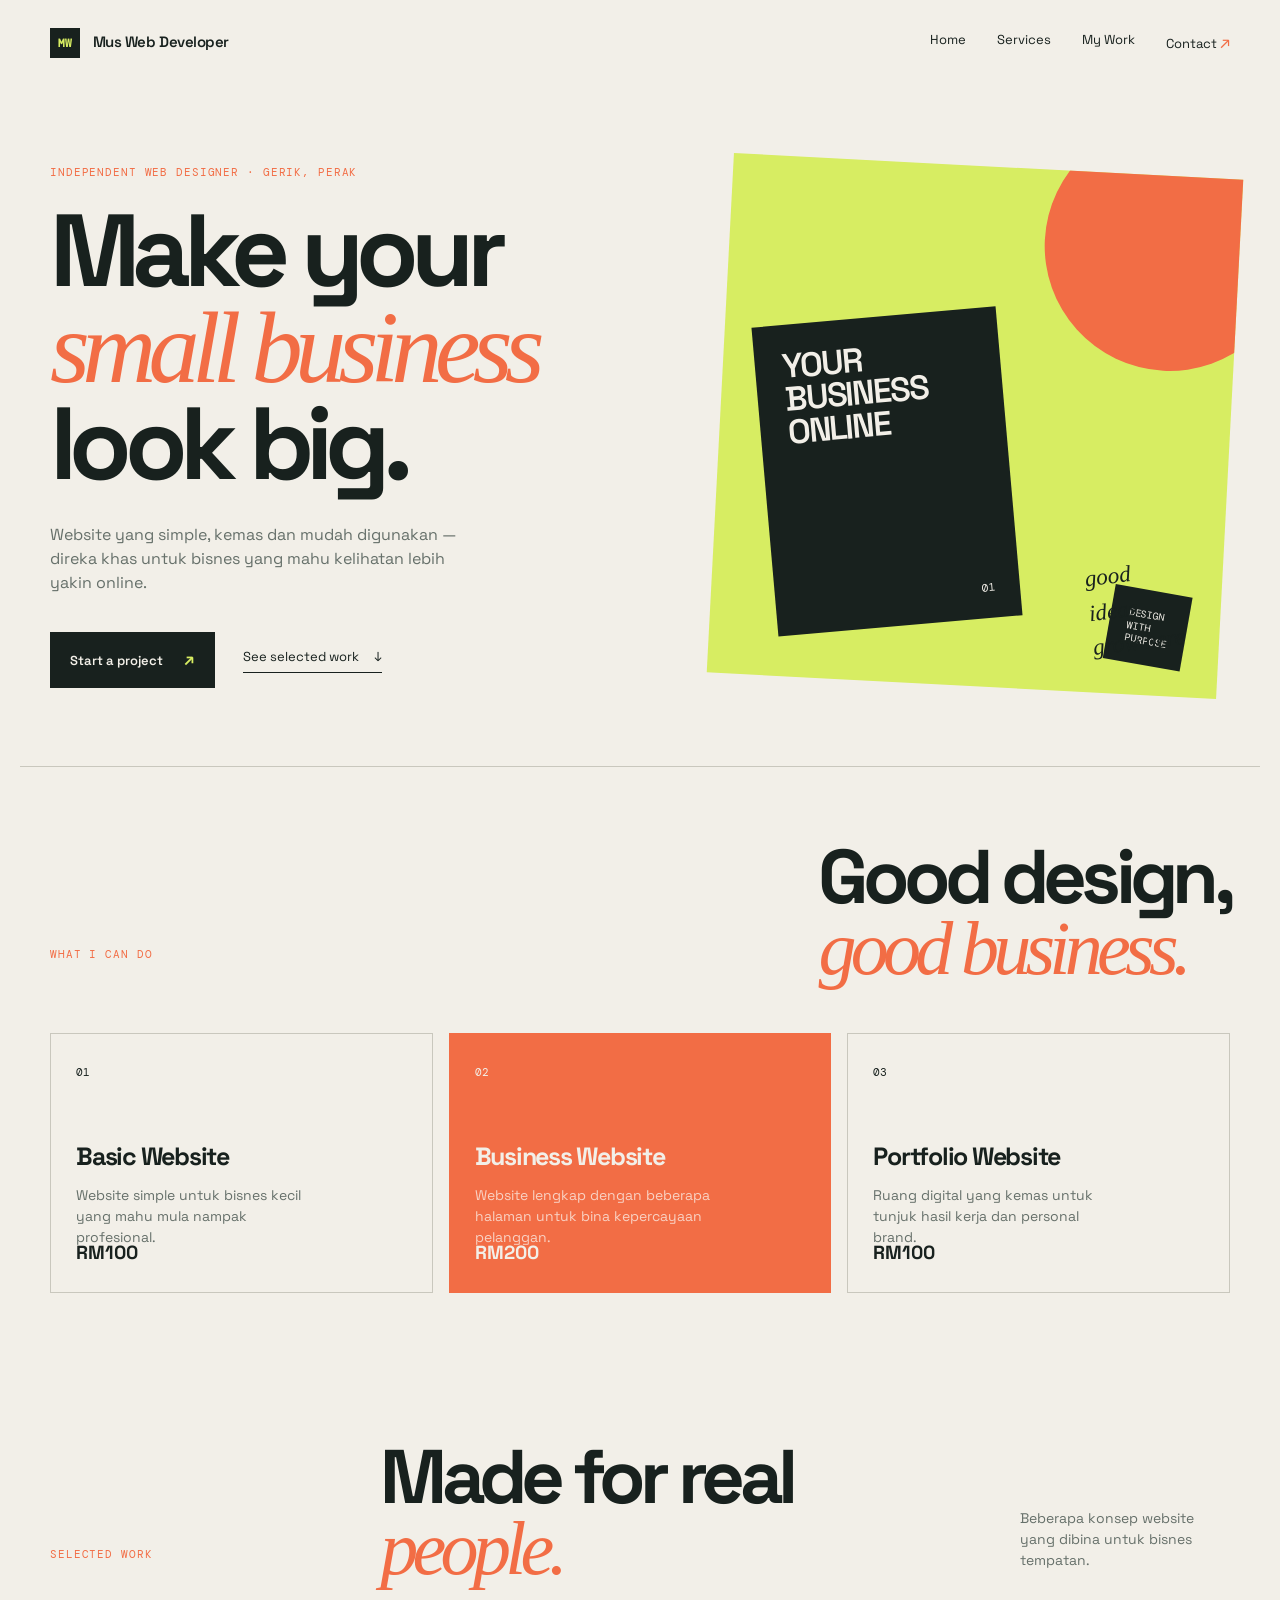
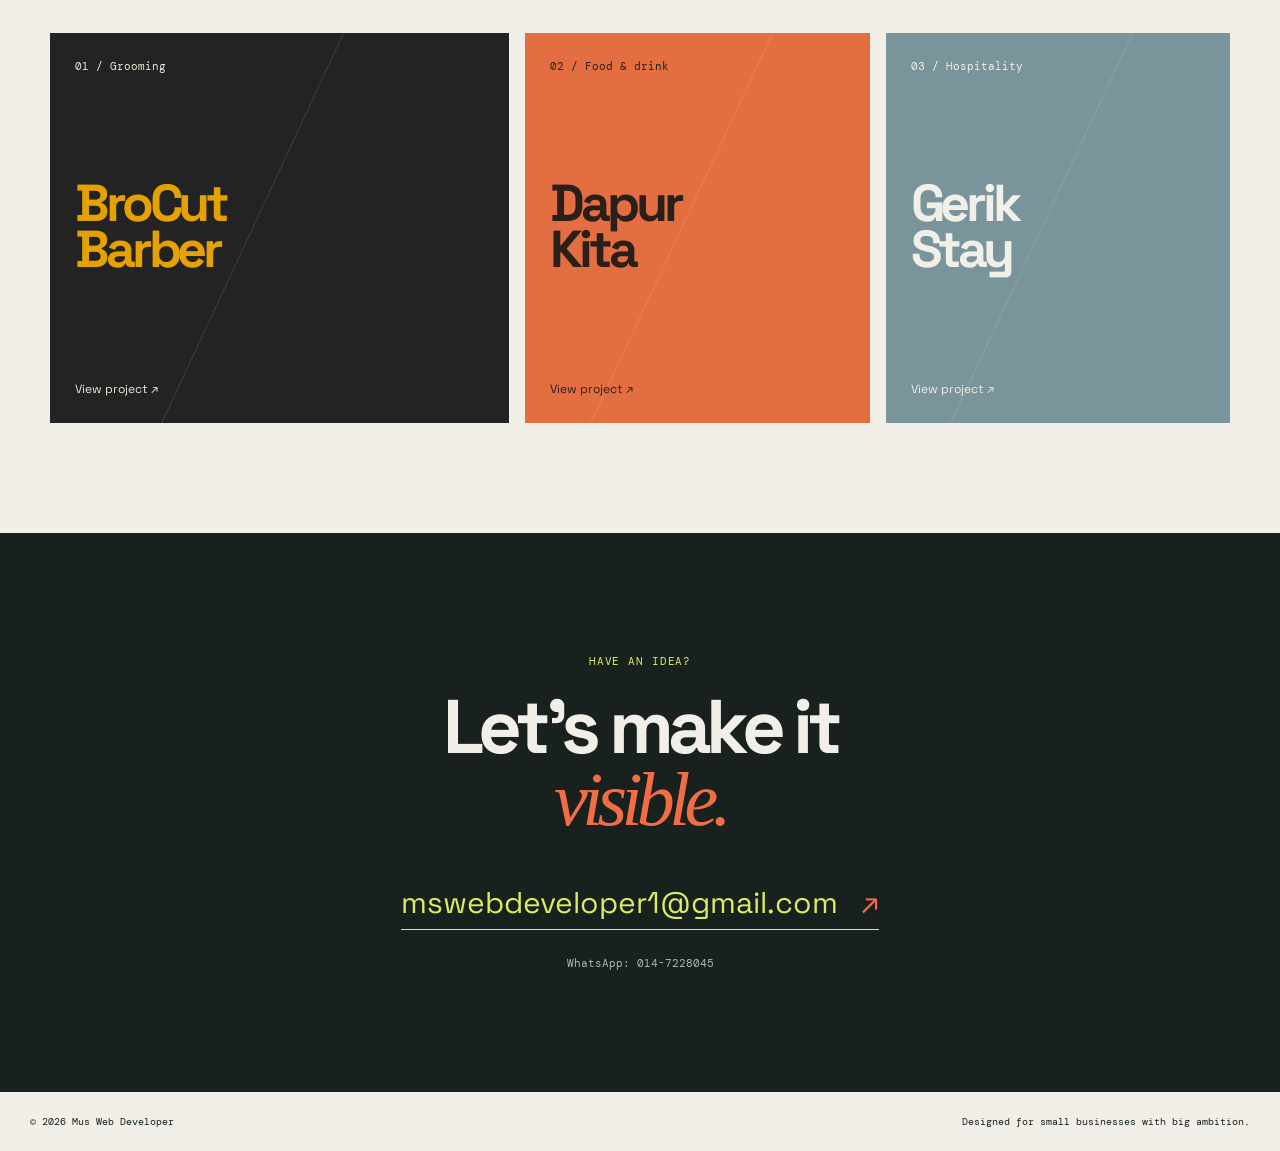
==== index.html @ 20fb2246 "Add files via upload" ====
<!DOCTYPE html>
<html lang="en">
    <head>
        <meta charset="UTF-8">
        <meta name="viewport" content="width=device-width, initial-scale=1">
        <title>Mus Web Developer | Small Business Websites</title>
        <link rel="preconnect" href="https://fonts.googleapis.com">
        <link rel="preconnect" href="https://fonts.gstatic.com" crossorigin>
        <link href="https://fonts.googleapis.com/css2?family=DM+Mono:wght@400;500&family=Space+Grotesk:wght@400;500;600;700&display=swap" rel="stylesheet">
        <link rel="stylesheet" href="style.css">
    </head>
    <body>
        <header class="site-header">
            <a class="brand" href="#home">
            <span>MW</span> Mus Web Developer</a>
            <nav aria-label="Main navigation">
                <a href="#home">Home</a>
                <a href="#services">Services</a>
                <a href="#work">My Work</a>
                <a href="#contact">Contact <span class="arrow">↗</span>
                </a>
            </nav>
        </header>
        <main>
            <section id="home" class="hero">
                <div class="hero-copy">
                    <p class="eyebrow">Independent web designer · Gerik, Perak</p>
                    <h1>Make your<br>
                    <em>small business</em>
                    <br>look big.</h1>
                    <p class="hero-text">Website yang simple, kemas dan mudah digunakan — direka khas untuk bisnes yang mahu kelihatan lebih yakin online.</p>
                    <div class="hero-actions">
                        <a class="button button-dark" href="#contact">Start a project <span>↗</span>
                        </a>
                        <a class="text-link" href="#work">See selected work <span>↓</span>
                        </a>
                    </div>
                </div>
                <div class="hero-art" aria-label="Abstract website design preview">
                    <div class="sun">
                    </div>
                    <div class="art-card art-card-main">
                        <span class="art-label">YOUR<br>BUSINESS<br>ONLINE</span>
                        <span class="art-number">01</span>
                    </div>
                    <div class="art-card art-card-small">DESIGN<br>WITH<br>PURPOSE</div>
                <div class="scribble">good<br>ideas<br>grow here</div>
        </div>
    </section>
    <section id="services" class="section services-section">
        <div class="section-heading">
            <p class="eyebrow">What I can do</p>
            <h2>Good design,<br>
            <em>good business.</em>
            </h2>
        </div>
        <div class="service-grid">
            <article class="service-card">
                <span class="service-no">01</span>
                <h3>Basic Website</h3>
                <p>Website simple untuk bisnes kecil yang mahu mula nampak profesional.</p>
                <strong>RM100</strong>
            </article>
            <article class="service-card featured">
                <span class="service-no">02</span>
                <h3>Business Website</h3>
                <p>Website lengkap dengan beberapa halaman untuk bina kepercayaan pelanggan.</p>
                <strong>RM200</strong>
            </article>
            <article class="service-card">
                <span class="service-no">03</span>
                <h3>Portfolio Website</h3>
                <p>Ruang digital yang kemas untuk tunjuk hasil kerja dan personal brand.</p>
                <strong>RM100</strong>
            </article>
        </div>
    </section>
    <section id="work" class="section work-section">
        <div class="section-heading work-heading">
            <p class="eyebrow">Selected work</p>
            <h2>Made for real<br>
            <em>people.</em>
            </h2>
            <p>Beberapa konsep website yang dibina untuk bisnes tempatan.</p>
        </div>
        <div class="project-grid">
            <a class="project project-barber" href="barber/index.html">
            <span class="project-tag">01 / Grooming</span>
            <h3>BroCut<br>Barber</h3>
            <span class="project-link">View project ↗</span>
            </a>
            <a class="project project-food" href="restaurant/index.html">
            <span class="project-tag">02 / Food & drink</span>
            <h3>Dapur<br>Kita</h3>
            <span class="project-link">View project ↗</span>
            </a>
            <a class="project project-stay" href="homestay/index.html">
            <span class="project-tag">03 / Hospitality</span>
            <h3>Gerik<br>Stay</h3>
            <span class="project-link">View project ↗</span>
            </a>
        </div>
    </section>
    <section id="contact" class="contact-section">
        <p class="eyebrow">Have an idea?</p>
        <h2>Let's make it<br>
        <em>visible.</em>
        </h2>
        <a class="contact-email" href="mailto:mswebdeveloper1@gmail.com">mswebdeveloper1@gmail.com <span>↗</span>
        </a>
        <p class="contact-phone">WhatsApp: 014-7228045</p>
    </section>
</main>
<footer>
    <p>© 2026 Mus Web Developer</p>
    <p>Designed for small businesses with big ambition.</p>
</footer>
</body>
</html>
---- style.css ----
:root {
    --ink: #18211e;
    --paper: #f2efe8;
    --lime: #d7ed62;
    --orange: #f26d45;
    --muted: #66706a;
}
* {
    box-sizing: border-box;
}
html {
    scroll-behavior: smooth;
}
body {
    margin: 0;
    background: var(--paper);
    color: var(--ink);
    font-family: 'Space Grotesk', sans-serif;
    line-height: 1.5;
}
a {
    color: inherit;
    text-decoration: none;
}
.site-header {
    align-items: center;
    display: flex;
    justify-content: space-between;
    margin: auto;
    max-width: 1240px;
    padding: 28px 30px;
}
.brand {
    font-size: 15px;
    font-weight: 600;
    letter-spacing: -.03em;
}
.brand span {
    background: var(--ink);
    color: var(--lime);
    display: inline-grid;
    font-family: 'DM Mono', monospace;
    font-size: 11px;
    height: 30px;
    margin-right: 9px;
    place-items: center;
    width: 30px;
}
nav {
    display: flex;
    gap: 31px;
    font-size: 13px;
}
nav a {
    transition: color .2s;
}
nav a:hover, .text-link:hover {
    color: var(--orange);
}
.arrow {
    color: var(--orange);
    font-size: 17px;
}
.hero, .section {
    margin: auto;
    max-width: 1240px;
    padding: 74px 30px;
}
.hero {
    align-items: center;
    display: grid;
    gap: 70px;
    grid-template-columns: 1fr .85fr;
    min-height: 680px;
}
.eyebrow {
    color: var(--orange);
    font-family: 'DM Mono', monospace;
    font-size: 11px;
    letter-spacing: .08em;
    margin: 0 0 22px;
    text-transform: uppercase;
}
h1, h2, h3, p {
    margin-top: 0;
}
h1, h2 {
    letter-spacing: -.075em;
    line-height: .94;
}
h1 {
    font-size: clamp(58px, 8vw, 106px);
    margin-bottom: 31px;
}
h2 {
    font-size: clamp(46px, 6vw, 76px);
}
em {
    color: var(--orange);
    font-family: Georgia, serif;
    font-weight: 400;
}
.hero-text {
    color: var(--muted);
    max-width: 410px;
}
.hero-actions {
    align-items: center;
    display: flex;
    gap: 28px;
    margin-top: 37px;
}
.button {
    display: inline-block;
    font-size: 13px;
    font-weight: 600;
    padding: 15px 20px;
}
.button-dark {
    background: var(--ink);
    color: var(--paper);
}
.button span {
    color: var(--lime);
    font-size: 17px;
    margin-left: 18px;
}
.text-link {
    border-bottom: 1px solid var(--ink);
    font-size: 13px;
    padding-bottom: 5px;
}
.text-link span {
    margin-left: 12px;
}
.hero-art {
    background: var(--lime);
    height: 520px;
    overflow: hidden;
    position: relative;
    transform: rotate(3deg);
}
.sun {
    background: var(--orange);
    border-radius: 50%;
    height: 250px;
    position: absolute;
    right: -55px;
    top: -55px;
    width: 250px;
}
.art-card {
    background: var(--ink);
    color: var(--paper);
    position: absolute;
}
.art-card-main {
    bottom: 55px;
    height: 310px;
    left: 47px;
    padding: 27px;
    transform: rotate(-8deg);
    width: 245px;
}
.art-label {
    font-size: 34px;
    font-weight: 600;
    letter-spacing: -.06em;
    line-height: .9;
}
.art-number {
    bottom: 23px;
    font-family: 'DM Mono';
    font-size: 11px;
    position: absolute;
    right: 24px;
}
.art-card-small {
    bottom: 30px;
    font-family: 'DM Mono';
    font-size: 10px;
    line-height: 1.3;
    padding: 18px;
    right: 33px;
    transform: rotate(7deg);
}
.scribble {
    bottom: 35px;
    color: var(--ink);
    font-family: Georgia, serif;
    font-size: 23px;
    font-style: italic;
    position: absolute;
    right: 40px;
    transform: rotate(-10deg);
}
.services-section {
    border-top: 1px solid #c9c7bd;
}
.section-heading {
    align-items: end;
    display: flex;
    justify-content: space-between;
    margin-bottom: 48px;
}
.section-heading h2 {
    margin: 0;
}
.service-grid {
    display: grid;
    gap: 16px;
    grid-template-columns: repeat(3, 1fr);
}
.service-card {
    border: 1px solid #c9c7bd;
    min-height: 260px;
    padding: 25px;
    position: relative;
}
.service-card.featured {
    background: var(--orange);
    border-color: var(--orange);
    color: var(--paper);
}
.service-no, .project-tag {
    font-family: 'DM Mono';
    font-size: 11px;
}
.service-card h3 {
    font-size: 25px;
    letter-spacing: -.05em;
    margin: 55px 0 10px;
}
.service-card p {
    color: var(--muted);
    font-size: 14px;
    max-width: 240px;
}
.featured p {
    color: #f9d1c3;
}
.service-card strong {
    bottom: 24px;
    font-size: 19px;
    position: absolute;
}
.work-section {
    padding-bottom: 110px;
}
.work-heading {
    align-items: end;
}
.work-heading > p:last-child {
    color: var(--muted);
    font-size: 14px;
    max-width: 210px;
}
.project-grid {
    display: grid;
    gap: 16px;
    grid-template-columns: 1.2fr .9fr .9fr;
}
.project {
    display: flex;
    flex-direction: column;
    height: 390px;
    justify-content: space-between;
    overflow: hidden;
    padding: 25px;
    position: relative;
}
.project:before {
    background: rgba(255,255,255,.12);
    content: '';
    height: 160%;
    left: 40%;
    position: absolute;
    top: -20%;
    transform: rotate(25deg);
    width: 1px;
}
.project h3 {
    font-size: 52px;
    letter-spacing: -.08em;
    line-height: .88;
    margin: 0;
    position: relative;
}
.project-tag, .project-link {
    position: relative;
}
.project-link {
    font-size: 12px;
}
.project-barber {
    background: #242323;
    color: #f0e5d8;
}
.project-barber h3 {
    color: #e5a100;
}
.project-food {
    background: #e36e42;
    color: #2b2019;
}
.project-stay {
    background: #79949a;
    color: #f1f0e8;
}
.contact-section {
    background: var(--ink);
    color: var(--paper);
    padding: 120px 30px;
    text-align: center;
}
.contact-section h2 {
    margin: auto auto 45px;
}
.contact-section .eyebrow {
    color: var(--lime);
}
.contact-email {
    border-bottom: 1px solid var(--lime);
    color: var(--lime);
    font-size: clamp(18px, 3vw, 30px);
    padding-bottom: 7px;
}
.contact-email span {
    color: var(--orange);
    margin-left: 15px;
}
.contact-phone {
    color: #aeb7b0;
    font-family: 'DM Mono';
    font-size: 11px;
    margin: 30px 0 0;
}
footer {
    display: flex;
    justify-content: space-between;
    padding: 22px 30px;
    font-family: 'DM Mono';
    font-size: 10px;
}
footer p {
    margin: 0;
}
@media (max-width: 700px) {
    .site-header {
        align-items: flex-start;
        padding: 20px;
    }
    nav {
        gap: 12px;
        flex-wrap: wrap;
        justify-content: flex-end;
        max-width: 190px;
    }
    nav a {
        font-size: 11px;
    }
    .hero, .section {
        padding: 55px 20px;
    }
    .hero {
        display: block;
        min-height: auto;
    }
    .hero-art {
        height: 390px;
        margin: 60px 10px 20px;
    }
    .art-card-main {
        bottom: 38px;
        height: 245px;
        left: 27px;
        width: 195px;
    }
    .art-label {
        font-size: 28px;
    }
    .art-card-small {
        right: 20px;
    }
    .scribble {
        font-size: 17px;
        right: 25px;
    }
    .section-heading {
        align-items: flex-start;
        display: block;
    }
    .section-heading > p:last-child {
        margin-top: 25px;
    }
    .service-grid, .project-grid {
        grid-template-columns: 1fr;
    }
    .service-card {
        min-height: 230px;
    }
    .project {
        height: 300px;
    }
    .project h3 {
        font-size: 45px;
    }
    footer {
        display: block;
    }
    footer p + p {
        margin-top: 8px;
    }
}
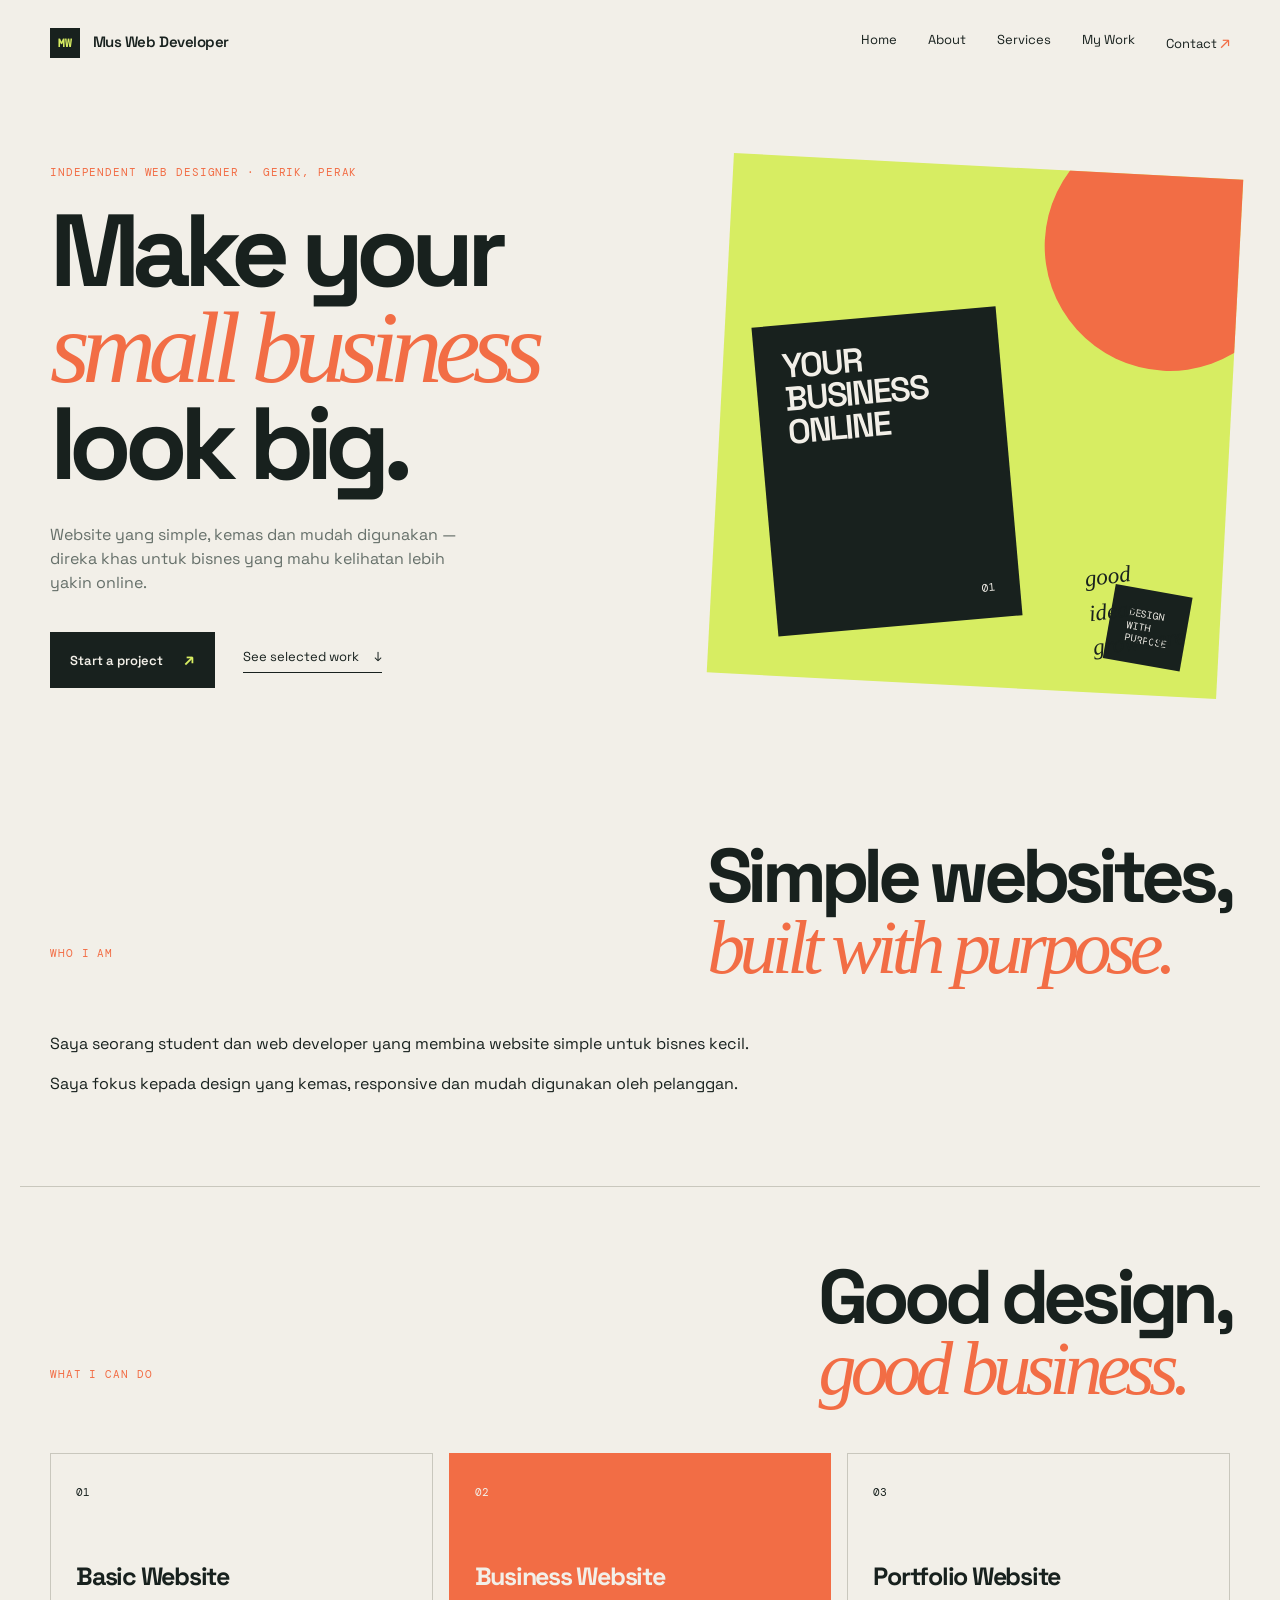
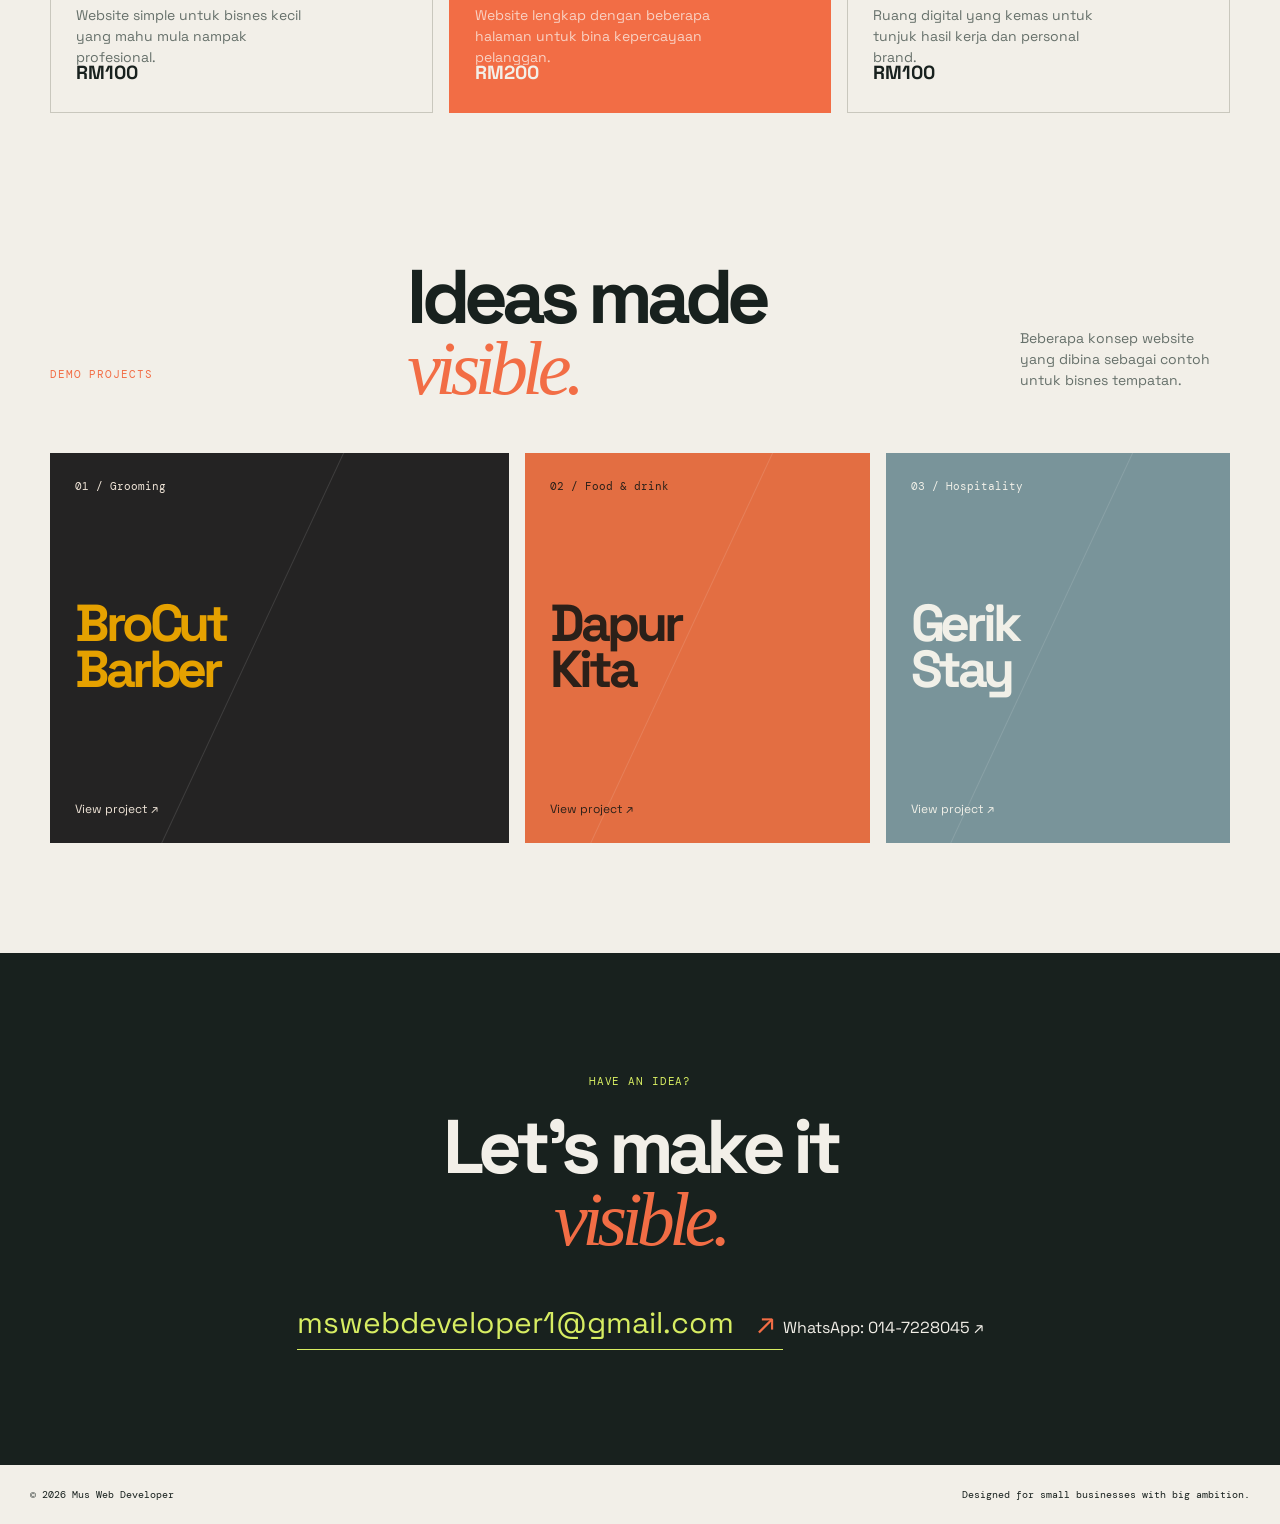
==== commit 2409c9ff: "Update index.html" ====
--- a/index.html
+++ b/index.html
@@ -1,119 +1,364 @@
 <!DOCTYPE html>
+
 <html lang="en">
-    <head>
-        <meta charset="UTF-8">
-        <meta name="viewport" content="width=device-width, initial-scale=1">
-        <title>Mus Web Developer | Small Business Websites</title>
-        <link rel="preconnect" href="https://fonts.googleapis.com">
-        <link rel="preconnect" href="https://fonts.gstatic.com" crossorigin>
-        <link href="https://fonts.googleapis.com/css2?family=DM+Mono:wght@400;500&family=Space+Grotesk:wght@400;500;600;700&display=swap" rel="stylesheet">
-        <link rel="stylesheet" href="style.css">
-    </head>
-    <body>
-        <header class="site-header">
-            <a class="brand" href="#home">
-            <span>MW</span> Mus Web Developer</a>
-            <nav aria-label="Main navigation">
-                <a href="#home">Home</a>
-                <a href="#services">Services</a>
-                <a href="#work">My Work</a>
-                <a href="#contact">Contact <span class="arrow">↗</span>
-                </a>
-            </nav>
-        </header>
-        <main>
-            <section id="home" class="hero">
-                <div class="hero-copy">
-                    <p class="eyebrow">Independent web designer · Gerik, Perak</p>
-                    <h1>Make your<br>
-                    <em>small business</em>
-                    <br>look big.</h1>
-                    <p class="hero-text">Website yang simple, kemas dan mudah digunakan — direka khas untuk bisnes yang mahu kelihatan lebih yakin online.</p>
-                    <div class="hero-actions">
-                        <a class="button button-dark" href="#contact">Start a project <span>↗</span>
-                        </a>
-                        <a class="text-link" href="#work">See selected work <span>↓</span>
-                        </a>
-                    </div>
-                </div>
-                <div class="hero-art" aria-label="Abstract website design preview">
-                    <div class="sun">
-                    </div>
-                    <div class="art-card art-card-main">
-                        <span class="art-label">YOUR<br>BUSINESS<br>ONLINE</span>
-                        <span class="art-number">01</span>
-                    </div>
-                    <div class="art-card art-card-small">DESIGN<br>WITH<br>PURPOSE</div>
-                <div class="scribble">good<br>ideas<br>grow here</div>
+
+<head>
+    <meta charset="UTF-8">
+    <meta name="viewport" content="width=device-width, initial-scale=1">
+
+
+<title>Mus Web Developer | Small Business Websites</title>
+
+<link rel="preconnect" href="https://fonts.googleapis.com">
+<link rel="preconnect" href="https://fonts.gstatic.com" crossorigin>
+
+<link href="https://fonts.googleapis.com/css2?family=DM+Mono:wght@400;500&family=Space+Grotesk:wght@400;500;600;700&display=swap" rel="stylesheet">
+
+<link rel="stylesheet" href="style.css">
+
+
+</head>
+
+<body>
+
+<header class="site-header">
+
+<a class="brand" href="#home">
+    <span>MW</span> Mus Web Developer
+</a>
+
+<nav aria-label="Main navigation">
+    <a href="#home">Home</a>
+    <a href="#about">About</a>
+    <a href="#services">Services</a>
+    <a href="#work">My Work</a>
+    <a href="#contact">
+        Contact <span class="arrow">↗</span>
+    </a>
+</nav>
+
+</header>
+
+<main>
+
+<!-- HOME -->
+
+<section id="home" class="hero">
+
+    <div class="hero-copy">
+
+        <p class="eyebrow">
+            Independent web designer · Gerik, Perak
+        </p>
+
+        <h1>
+            Make your<br>
+            <em>small business</em>
+            <br>look big.
+        </h1>
+
+        <p class="hero-text">
+            Website yang simple, kemas dan mudah digunakan —
+            direka khas untuk bisnes yang mahu kelihatan
+            lebih yakin online.
+        </p>
+
+        <div class="hero-actions">
+
+            <a class="button button-dark" href="#contact">
+                Start a project <span>↗</span>
+            </a>
+
+            <a class="text-link" href="#work">
+                See selected work <span>↓</span>
+            </a>
+
         </div>
-    </section>
-    <section id="services" class="section services-section">
-        <div class="section-heading">
-            <p class="eyebrow">What I can do</p>
-            <h2>Good design,<br>
+
+    </div>
+
+
+    <div class="hero-art" aria-label="Abstract website design preview">
+
+        <div class="sun"></div>
+
+        <div class="art-card art-card-main">
+            <span class="art-label">
+                YOUR<br>
+                BUSINESS<br>
+                ONLINE
+            </span>
+
+            <span class="art-number">01</span>
+        </div>
+
+        <div class="art-card art-card-small">
+            DESIGN<br>
+            WITH<br>
+            PURPOSE
+        </div>
+
+        <div class="scribble">
+            good<br>
+            ideas<br>
+            grow here
+        </div>
+
+    </div>
+
+</section>
+
+
+<!-- ABOUT -->
+
+<section id="about" class="section about-section">
+
+    <div class="section-heading">
+
+        <p class="eyebrow">
+            Who I am
+        </p>
+
+        <h2>
+            Simple websites,<br>
+            <em>built with purpose.</em>
+        </h2>
+
+    </div>
+
+    <div class="about-text">
+
+        <p>
+            Saya seorang student dan web developer
+            yang membina website simple untuk bisnes kecil.
+        </p>
+
+        <p>
+            Saya fokus kepada design yang kemas,
+            responsive dan mudah digunakan oleh pelanggan.
+        </p>
+
+    </div>
+
+</section>
+
+
+<!-- SERVICES -->
+
+<section id="services" class="section services-section">
+
+    <div class="section-heading">
+
+        <p class="eyebrow">
+            What I can do
+        </p>
+
+        <h2>
+            Good design,<br>
             <em>good business.</em>
-            </h2>
-        </div>
-        <div class="service-grid">
-            <article class="service-card">
-                <span class="service-no">01</span>
-                <h3>Basic Website</h3>
-                <p>Website simple untuk bisnes kecil yang mahu mula nampak profesional.</p>
-                <strong>RM100</strong>
-            </article>
-            <article class="service-card featured">
-                <span class="service-no">02</span>
-                <h3>Business Website</h3>
-                <p>Website lengkap dengan beberapa halaman untuk bina kepercayaan pelanggan.</p>
-                <strong>RM200</strong>
-            </article>
-            <article class="service-card">
-                <span class="service-no">03</span>
-                <h3>Portfolio Website</h3>
-                <p>Ruang digital yang kemas untuk tunjuk hasil kerja dan personal brand.</p>
-                <strong>RM100</strong>
-            </article>
-        </div>
-    </section>
-    <section id="work" class="section work-section">
-        <div class="section-heading work-heading">
-            <p class="eyebrow">Selected work</p>
-            <h2>Made for real<br>
-            <em>people.</em>
-            </h2>
-            <p>Beberapa konsep website yang dibina untuk bisnes tempatan.</p>
-        </div>
-        <div class="project-grid">
-            <a class="project project-barber" href="barber/index.html">
-            <span class="project-tag">01 / Grooming</span>
-            <h3>BroCut<br>Barber</h3>
-            <span class="project-link">View project ↗</span>
-            </a>
-            <a class="project project-food" href="restaurant/index.html">
-            <span class="project-tag">02 / Food & drink</span>
-            <h3>Dapur<br>Kita</h3>
-            <span class="project-link">View project ↗</span>
-            </a>
-            <a class="project project-stay" href="homestay/index.html">
-            <span class="project-tag">03 / Hospitality</span>
-            <h3>Gerik<br>Stay</h3>
-            <span class="project-link">View project ↗</span>
-            </a>
-        </div>
-    </section>
-    <section id="contact" class="contact-section">
-        <p class="eyebrow">Have an idea?</p>
-        <h2>Let's make it<br>
+        </h2>
+
+    </div>
+
+
+    <div class="service-grid">
+
+        <article class="service-card">
+
+            <span class="service-no">01</span>
+
+            <h3>
+                Basic Website
+            </h3>
+
+            <p>
+                Website simple untuk bisnes kecil
+                yang mahu mula nampak profesional.
+            </p>
+
+            <strong>
+                RM100
+            </strong>
+
+        </article>
+
+
+        <article class="service-card featured">
+
+            <span class="service-no">02</span>
+
+            <h3>
+                Business Website
+            </h3>
+
+            <p>
+                Website lengkap dengan beberapa halaman
+                untuk bina kepercayaan pelanggan.
+            </p>
+
+            <strong>
+                RM200
+            </strong>
+
+        </article>
+
+
+        <article class="service-card">
+
+            <span class="service-no">03</span>
+
+            <h3>
+                Portfolio Website
+            </h3>
+
+            <p>
+                Ruang digital yang kemas untuk tunjuk
+                hasil kerja dan personal brand.
+            </p>
+
+            <strong>
+                RM100
+            </strong>
+
+        </article>
+
+    </div>
+
+</section>
+
+
+<!-- WORK -->
+
+<section id="work" class="section work-section">
+
+    <div class="section-heading work-heading">
+
+        <p class="eyebrow">
+            Demo projects
+        </p>
+
+        <h2>
+            Ideas made<br>
+            <em>visible.</em>
+        </h2>
+
+        <p>
+            Beberapa konsep website yang dibina
+            sebagai contoh untuk bisnes tempatan.
+        </p>
+
+    </div>
+
+
+    <div class="project-grid">
+
+        <a class="project project-barber" href="barber/index.html">
+
+            <span class="project-tag">
+                01 / Grooming
+            </span>
+
+            <h3>
+                BroCut<br>
+                Barber
+            </h3>
+
+            <span class="project-link">
+                View project ↗
+            </span>
+
+        </a>
+
+
+        <a class="project project-food" href="restaurant/index.html">
+
+            <span class="project-tag">
+                02 / Food & drink
+            </span>
+
+            <h3>
+                Dapur<br>
+                Kita
+            </h3>
+
+            <span class="project-link">
+                View project ↗
+            </span>
+
+        </a>
+
+
+        <a class="project project-stay" href="homestay/index.html">
+
+            <span class="project-tag">
+                03 / Hospitality
+            </span>
+
+            <h3>
+                Gerik<br>
+                Stay
+            </h3>
+
+            <span class="project-link">
+                View project ↗
+            </span>
+
+        </a>
+
+    </div>
+
+</section>
+
+
+<!-- CONTACT -->
+
+<section id="contact" class="contact-section">
+
+    <p class="eyebrow">
+        Have an idea?
+    </p>
+
+    <h2>
+        Let's make it<br>
         <em>visible.</em>
-        </h2>
-        <a class="contact-email" href="mailto:mswebdeveloper1@gmail.com">mswebdeveloper1@gmail.com <span>↗</span>
-        </a>
-        <p class="contact-phone">WhatsApp: 014-7228045</p>
-    </section>
+    </h2>
+
+
+    <a class="contact-email"
+       href="mailto:mswebdeveloper1@gmail.com">
+
+        mswebdeveloper1@gmail.com
+        <span>↗</span>
+
+    </a>
+
+
+    <a class="contact-whatsapp"
+       href="https://wa.me/60147228045"
+       target="_blank"
+       rel="noopener"
+       aria-label="Contact Mus Web Developer on WhatsApp">
+
+        WhatsApp: 014-7228045
+        <span>↗</span>
+
+    </a>
+
+</section>
+
 </main>
+
 <footer>
-    <p>© 2026 Mus Web Developer</p>
-    <p>Designed for small businesses with big ambition.</p>
+
+<p>
+    © 2026 Mus Web Developer
+</p>
+
+<p>
+    Designed for small businesses with big ambition.
+</p>
+
 </footer>
+
 </body>
 </html>
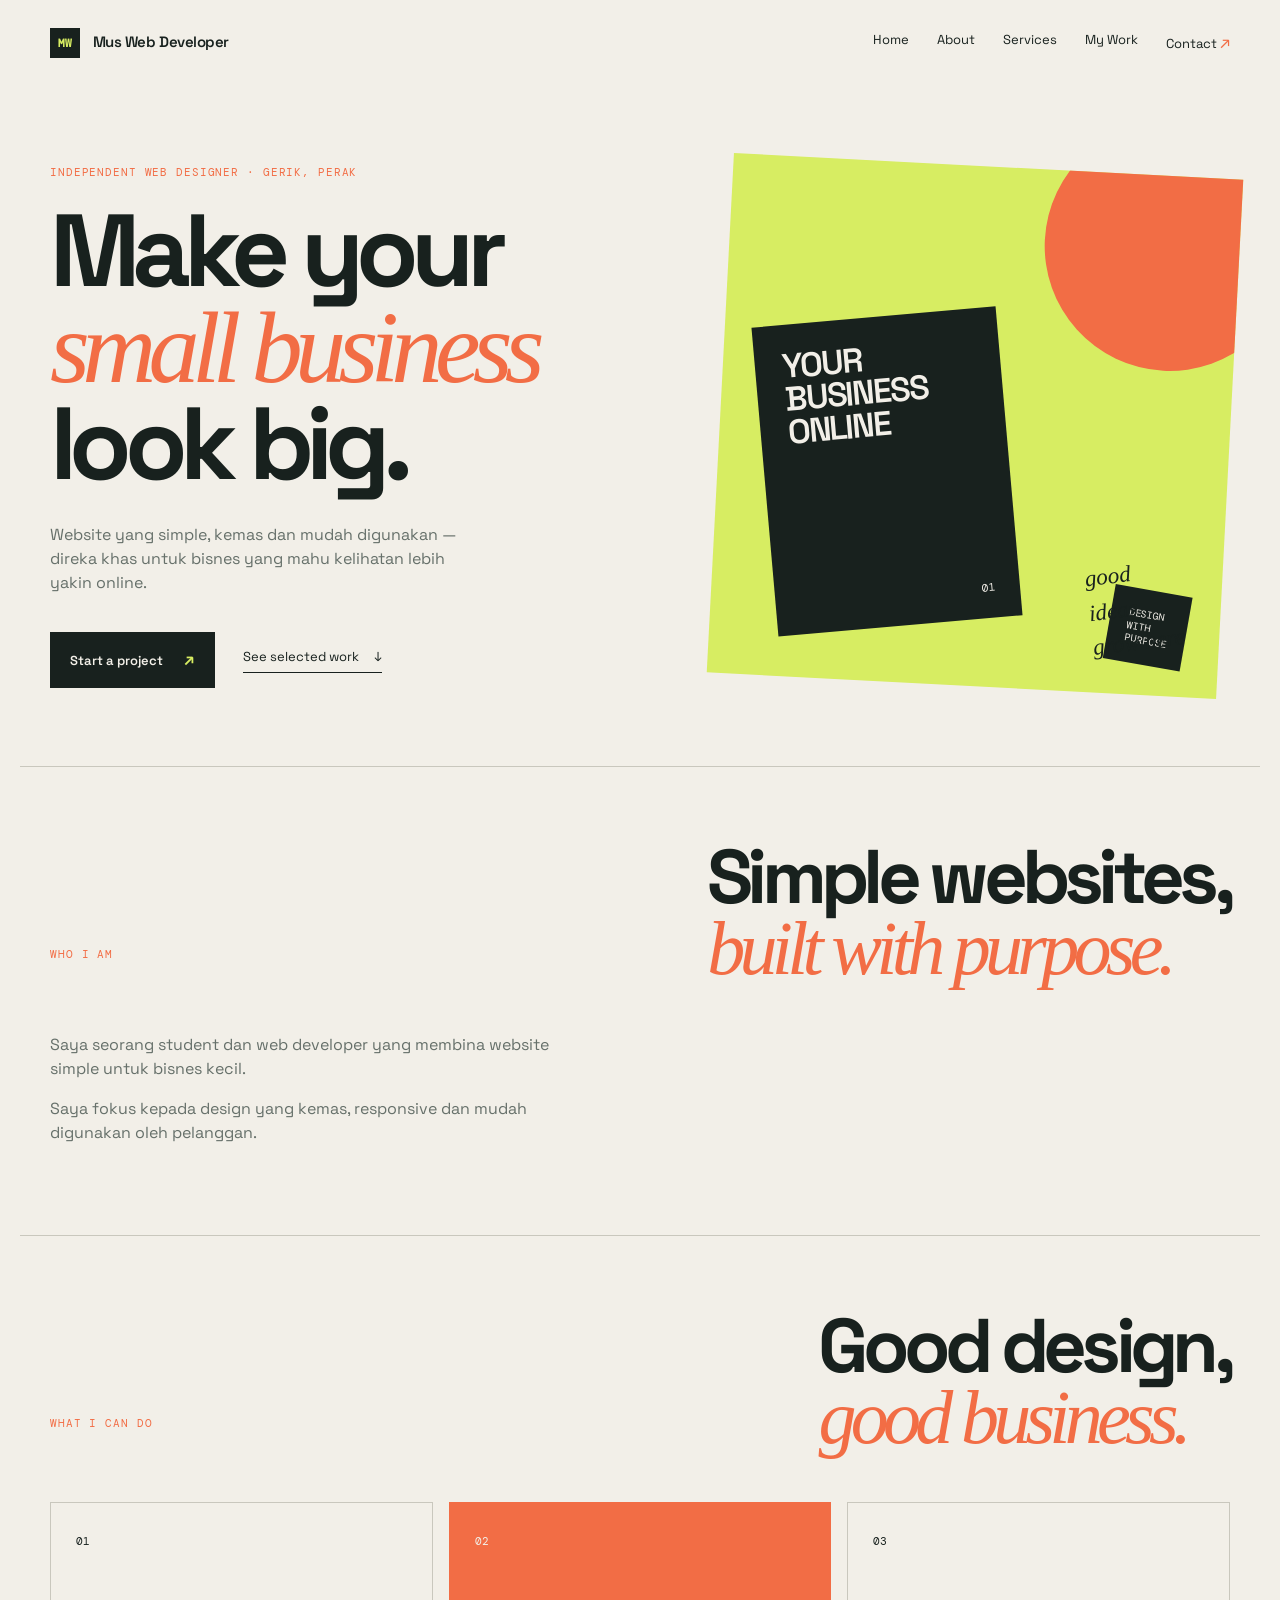
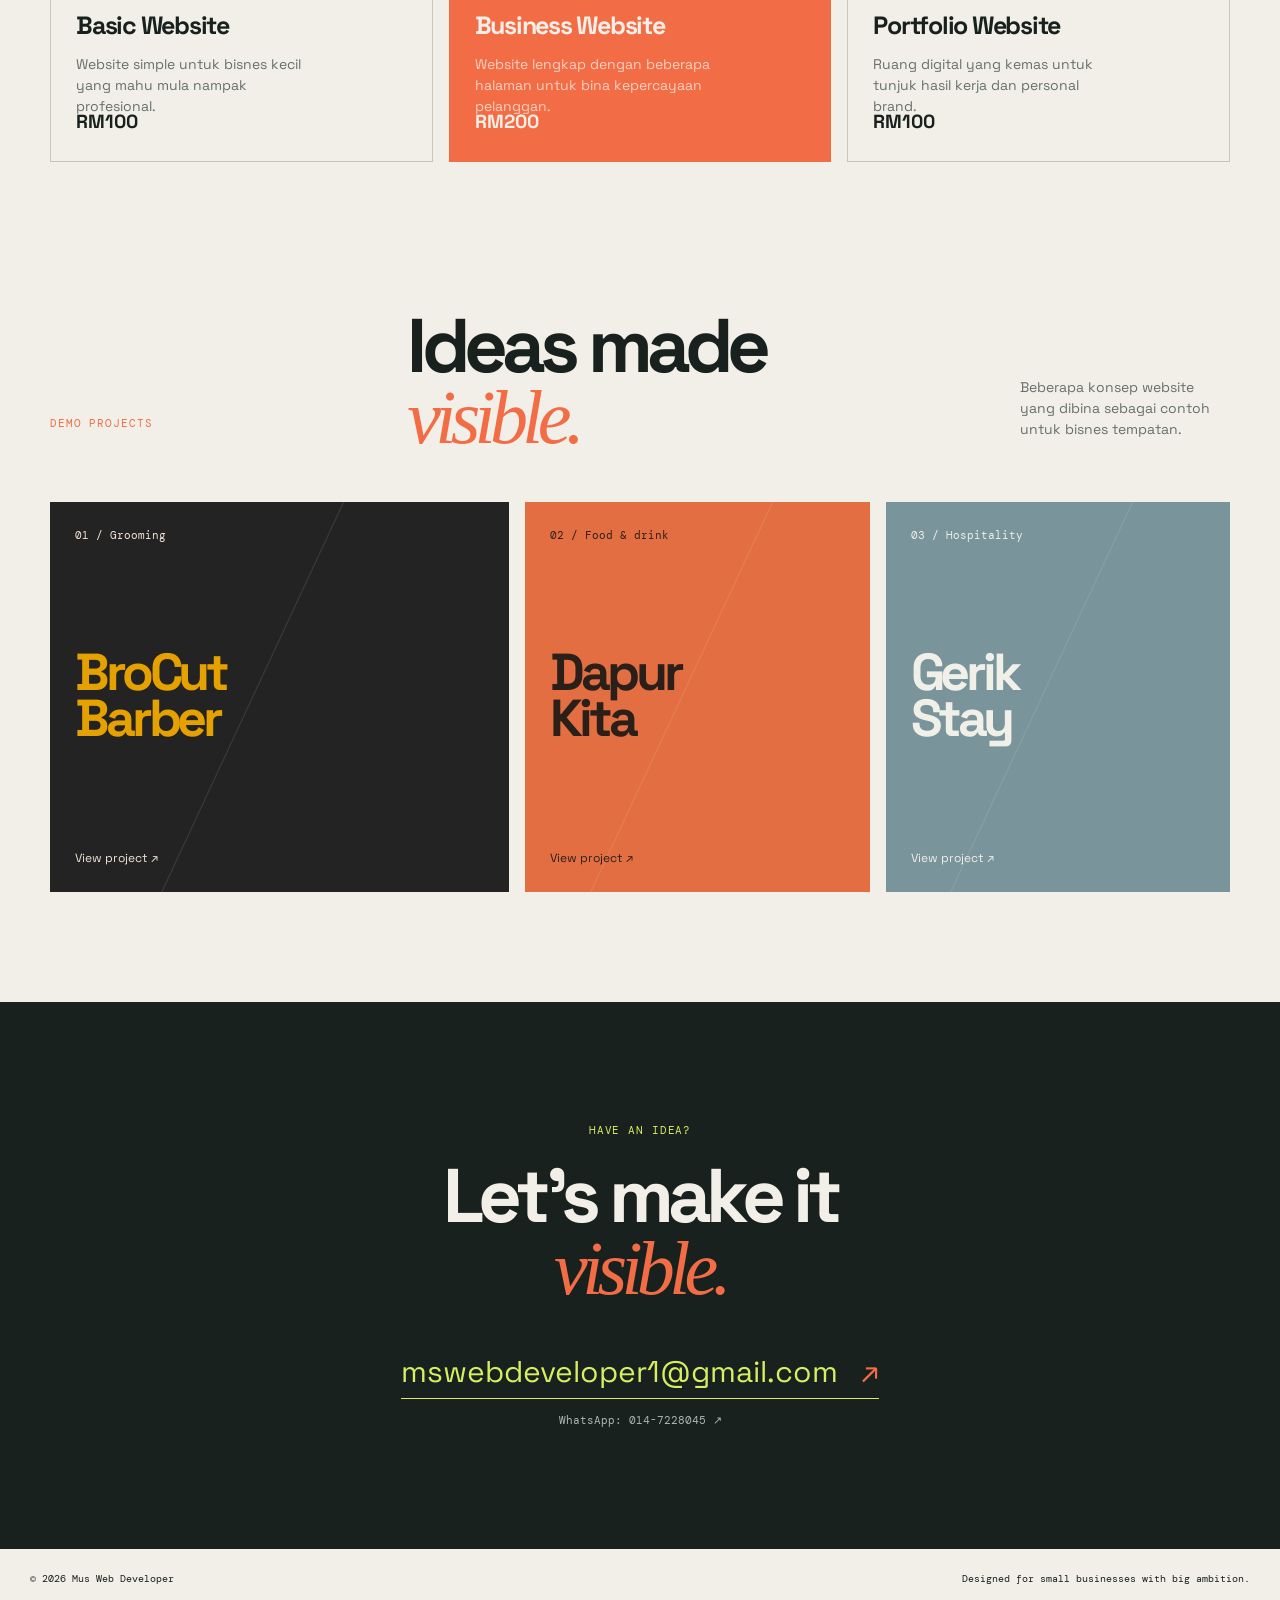
==== commit 1f3dc73d: "Update index.html" ====
--- a/index.html
+++ b/index.html
@@ -6,17 +6,17 @@
     <meta charset="UTF-8">
     <meta name="viewport" content="width=device-width, initial-scale=1">
 
-
-<title>Mus Web Developer | Small Business Websites</title>
-
-<link rel="preconnect" href="https://fonts.googleapis.com">
-<link rel="preconnect" href="https://fonts.gstatic.com" crossorigin>
-
-<link href="https://fonts.googleapis.com/css2?family=DM+Mono:wght@400;500&family=Space+Grotesk:wght@400;500;600;700&display=swap" rel="stylesheet">
-
-<link rel="stylesheet" href="style.css">
-
-
+    <title>Mus Web Developer | Small Business Websites</title>
+
+    <meta name="description" content="Mus Web Developer menyediakan website simple, kemas dan profesional untuk bisnes kecil.">
+    <meta name="author" content="Mus Web Developer">
+
+    <link rel="preconnect" href="https://fonts.googleapis.com">
+    <link rel="preconnect" href="https://fonts.gstatic.com" crossorigin>
+
+    <link href="https://fonts.googleapis.com/css2?family=DM+Mono:wght@400;500&family=Space+Grotesk:wght@400;500;600;700&display=swap" rel="stylesheet">
+
+    <link rel="stylesheet" href="style.css">
 </head>
 
 <body>
--- a/style.css
+++ b/style.css
@@ -4,13 +4,17 @@
     --lime: #d7ed62;
     --orange: #f26d45;
     --muted: #66706a;
-}
+    --line: #c9c7bd;
+}
+
 * {
     box-sizing: border-box;
 }
+
 html {
     scroll-behavior: smooth;
 }
+
 body {
     margin: 0;
     background: var(--paper);
@@ -18,10 +22,12 @@
     font-family: 'Space Grotesk', sans-serif;
     line-height: 1.5;
 }
+
 a {
     color: inherit;
     text-decoration: none;
 }
+
 .site-header {
     align-items: center;
     display: flex;
@@ -30,11 +36,13 @@
     max-width: 1240px;
     padding: 28px 30px;
 }
+
 .brand {
     font-size: 15px;
     font-weight: 600;
     letter-spacing: -.03em;
 }
+
 .brand span {
     background: var(--ink);
     color: var(--lime);
@@ -46,26 +54,33 @@
     place-items: center;
     width: 30px;
 }
+
 nav {
     display: flex;
-    gap: 31px;
+    gap: 28px;
     font-size: 13px;
 }
+
 nav a {
-    transition: color .2s;
-}
-nav a:hover, .text-link:hover {
+    transition: .2s;
+}
+
+nav a:hover {
     color: var(--orange);
 }
+
 .arrow {
     color: var(--orange);
     font-size: 17px;
 }
-.hero, .section {
+
+.hero,
+.section {
     margin: auto;
     max-width: 1240px;
     padding: 74px 30px;
 }
+
 .hero {
     align-items: center;
     display: grid;
@@ -73,6 +88,7 @@
     grid-template-columns: 1fr .85fr;
     min-height: 680px;
 }
+
 .eyebrow {
     color: var(--orange);
     font-family: 'DM Mono', monospace;
@@ -81,58 +97,84 @@
     margin: 0 0 22px;
     text-transform: uppercase;
 }
-h1, h2, h3, p {
+
+h1,
+h2,
+h3,
+p {
     margin-top: 0;
 }
-h1, h2 {
+
+h1,
+h2 {
     letter-spacing: -.075em;
     line-height: .94;
 }
+
 h1 {
     font-size: clamp(58px, 8vw, 106px);
     margin-bottom: 31px;
 }
+
 h2 {
     font-size: clamp(46px, 6vw, 76px);
 }
+
 em {
     color: var(--orange);
     font-family: Georgia, serif;
     font-weight: 400;
 }
+
 .hero-text {
     color: var(--muted);
     max-width: 410px;
 }
+
 .hero-actions {
     align-items: center;
     display: flex;
     gap: 28px;
     margin-top: 37px;
 }
+
 .button {
     display: inline-block;
     font-size: 13px;
     font-weight: 600;
     padding: 15px 20px;
-}
+    transition: .2s;
+}
+
 .button-dark {
     background: var(--ink);
     color: var(--paper);
 }
+
+.button-dark:hover {
+    background: var(--orange);
+}
+
 .button span {
     color: var(--lime);
     font-size: 17px;
     margin-left: 18px;
 }
+
 .text-link {
     border-bottom: 1px solid var(--ink);
     font-size: 13px;
     padding-bottom: 5px;
 }
+
+.text-link:hover {
+    color: var(--orange);
+}
+
 .text-link span {
     margin-left: 12px;
 }
+
 .hero-art {
     background: var(--lime);
     height: 520px;
@@ -140,6 +182,7 @@
     position: relative;
     transform: rotate(3deg);
 }
+
 .sun {
     background: var(--orange);
     border-radius: 50%;
@@ -149,11 +192,13 @@
     top: -55px;
     width: 250px;
 }
+
 .art-card {
     background: var(--ink);
     color: var(--paper);
     position: absolute;
 }
+
 .art-card-main {
     bottom: 55px;
     height: 310px;
@@ -162,12 +207,14 @@
     transform: rotate(-8deg);
     width: 245px;
 }
+
 .art-label {
     font-size: 34px;
     font-weight: 600;
     letter-spacing: -.06em;
     line-height: .9;
 }
+
 .art-number {
     bottom: 23px;
     font-family: 'DM Mono';
@@ -175,6 +222,7 @@
     position: absolute;
     right: 24px;
 }
+
 .art-card-small {
     bottom: 30px;
     font-family: 'DM Mono';
@@ -184,6 +232,7 @@
     right: 33px;
     transform: rotate(7deg);
 }
+
 .scribble {
     bottom: 35px;
     color: var(--ink);
@@ -194,72 +243,136 @@
     right: 40px;
     transform: rotate(-10deg);
 }
+
+/* ABOUT */
+
+.about-section {
+    border-top: 1px solid var(--line);
+}
+
+.about-grid {
+    display: grid;
+    gap: 70px;
+    grid-template-columns: 1fr 1fr;
+}
+
+.about-text {
+    color: var(--muted);
+    font-size: 16px;
+    max-width: 500px;
+}
+
+.about-text strong {
+    color: var(--ink);
+}
+
+.about-box {
+    background: var(--lime);
+    padding: 35px;
+}
+
+.about-box h3 {
+    font-size: 28px;
+    letter-spacing: -.05em;
+}
+
+.about-box p {
+    color: var(--ink);
+    font-size: 14px;
+    margin-bottom: 0;
+}
+
+/* SERVICES */
+
 .services-section {
-    border-top: 1px solid #c9c7bd;
-}
+    border-top: 1px solid var(--line);
+}
+
 .section-heading {
     align-items: end;
     display: flex;
     justify-content: space-between;
     margin-bottom: 48px;
 }
+
 .section-heading h2 {
     margin: 0;
 }
+
 .service-grid {
     display: grid;
     gap: 16px;
     grid-template-columns: repeat(3, 1fr);
 }
+
 .service-card {
-    border: 1px solid #c9c7bd;
+    border: 1px solid var(--line);
     min-height: 260px;
     padding: 25px;
     position: relative;
-}
+    transition: .2s;
+}
+
+.service-card:hover {
+    transform: translateY(-5px);
+}
+
 .service-card.featured {
     background: var(--orange);
     border-color: var(--orange);
     color: var(--paper);
 }
-.service-no, .project-tag {
+
+.service-no,
+.project-tag {
     font-family: 'DM Mono';
     font-size: 11px;
 }
+
 .service-card h3 {
     font-size: 25px;
     letter-spacing: -.05em;
     margin: 55px 0 10px;
 }
+
 .service-card p {
     color: var(--muted);
     font-size: 14px;
     max-width: 240px;
 }
+
 .featured p {
     color: #f9d1c3;
 }
+
 .service-card strong {
     bottom: 24px;
     font-size: 19px;
     position: absolute;
 }
+
+/* WORK */
+
 .work-section {
     padding-bottom: 110px;
 }
+
 .work-heading {
     align-items: end;
 }
+
 .work-heading > p:last-child {
     color: var(--muted);
     font-size: 14px;
     max-width: 210px;
 }
+
 .project-grid {
     display: grid;
     gap: 16px;
     grid-template-columns: 1.2fr .9fr .9fr;
 }
+
 .project {
     display: flex;
     flex-direction: column;
@@ -268,7 +381,13 @@
     overflow: hidden;
     padding: 25px;
     position: relative;
-}
+    transition: .2s;
+}
+
+.project:hover {
+    transform: translateY(-6px);
+}
+
 .project:before {
     background: rgba(255,255,255,.12);
     content: '';
@@ -279,6 +398,7 @@
     transform: rotate(25deg);
     width: 1px;
 }
+
 .project h3 {
     font-size: 52px;
     letter-spacing: -.08em;
@@ -286,55 +406,84 @@
     margin: 0;
     position: relative;
 }
-.project-tag, .project-link {
+
+.project-tag,
+.project-link {
     position: relative;
 }
+
 .project-link {
     font-size: 12px;
 }
+
 .project-barber {
     background: #242323;
     color: #f0e5d8;
 }
+
 .project-barber h3 {
     color: #e5a100;
 }
+
 .project-food {
     background: #e36e42;
     color: #2b2019;
 }
+
 .project-stay {
     background: #79949a;
     color: #f1f0e8;
 }
+
+/* CONTACT */
+
 .contact-section {
     background: var(--ink);
     color: var(--paper);
     padding: 120px 30px;
     text-align: center;
 }
+
 .contact-section h2 {
     margin: auto auto 45px;
 }
+
 .contact-section .eyebrow {
     color: var(--lime);
 }
+
 .contact-email {
     border-bottom: 1px solid var(--lime);
     color: var(--lime);
     font-size: clamp(18px, 3vw, 30px);
     padding-bottom: 7px;
-}
+    transition: .2s;
+}
+
+.contact-email:hover {
+    color: var(--orange);
+}
+
 .contact-email span {
     color: var(--orange);
     margin-left: 15px;
 }
-.contact-phone {
+
+.contact-phone,
+.contact-whatsapp {
     color: #aeb7b0;
+    display: block;
     font-family: 'DM Mono';
     font-size: 11px;
-    margin: 30px 0 0;
-}
+    margin: 18px 0 0;
+}
+
+.contact-whatsapp:hover {
+    color: var(--lime);
+}
+
+/* FOOTER */
+
 footer {
     display: flex;
     justify-content: space-between;
@@ -342,72 +491,117 @@
     font-family: 'DM Mono';
     font-size: 10px;
 }
+
 footer p {
     margin: 0;
 }
+
+/* MOBILE */
+
 @media (max-width: 700px) {
+
     .site-header {
         align-items: flex-start;
         padding: 20px;
     }
+
     nav {
         gap: 12px;
         flex-wrap: wrap;
         justify-content: flex-end;
-        max-width: 190px;
-    }
+        max-width: 210px;
+    }
+
     nav a {
         font-size: 11px;
     }
-    .hero, .section {
+
+    .hero,
+    .section {
         padding: 55px 20px;
     }
+
     .hero {
         display: block;
         min-height: auto;
     }
+
     .hero-art {
         height: 390px;
         margin: 60px 10px 20px;
     }
+
     .art-card-main {
         bottom: 38px;
         height: 245px;
         left: 27px;
         width: 195px;
     }
+
     .art-label {
         font-size: 28px;
     }
+
     .art-card-small {
         right: 20px;
     }
+
     .scribble {
         font-size: 17px;
         right: 25px;
     }
+
     .section-heading {
         align-items: flex-start;
         display: block;
     }
+
     .section-heading > p:last-child {
         margin-top: 25px;
     }
-    .service-grid, .project-grid {
+
+    .about-grid {
         grid-template-columns: 1fr;
-    }
+        gap: 30px;
+    }
+
+    .about-text {
+        font-size: 14px;
+    }
+
+    .about-box {
+        padding: 25px;
+    }
+
+    .service-grid,
+    .project-grid {
+        grid-template-columns: 1fr;
+    }
+
     .service-card {
         min-height: 230px;
     }
+
     .project {
         height: 300px;
     }
+
     .project h3 {
         font-size: 45px;
     }
+
+    .contact-section {
+        padding: 90px 20px;
+    }
+
+    .contact-email {
+        font-size: 18px;
+    }
+
     footer {
         display: block;
     }
+
     footer p + p {
         margin-top: 8px;
     }
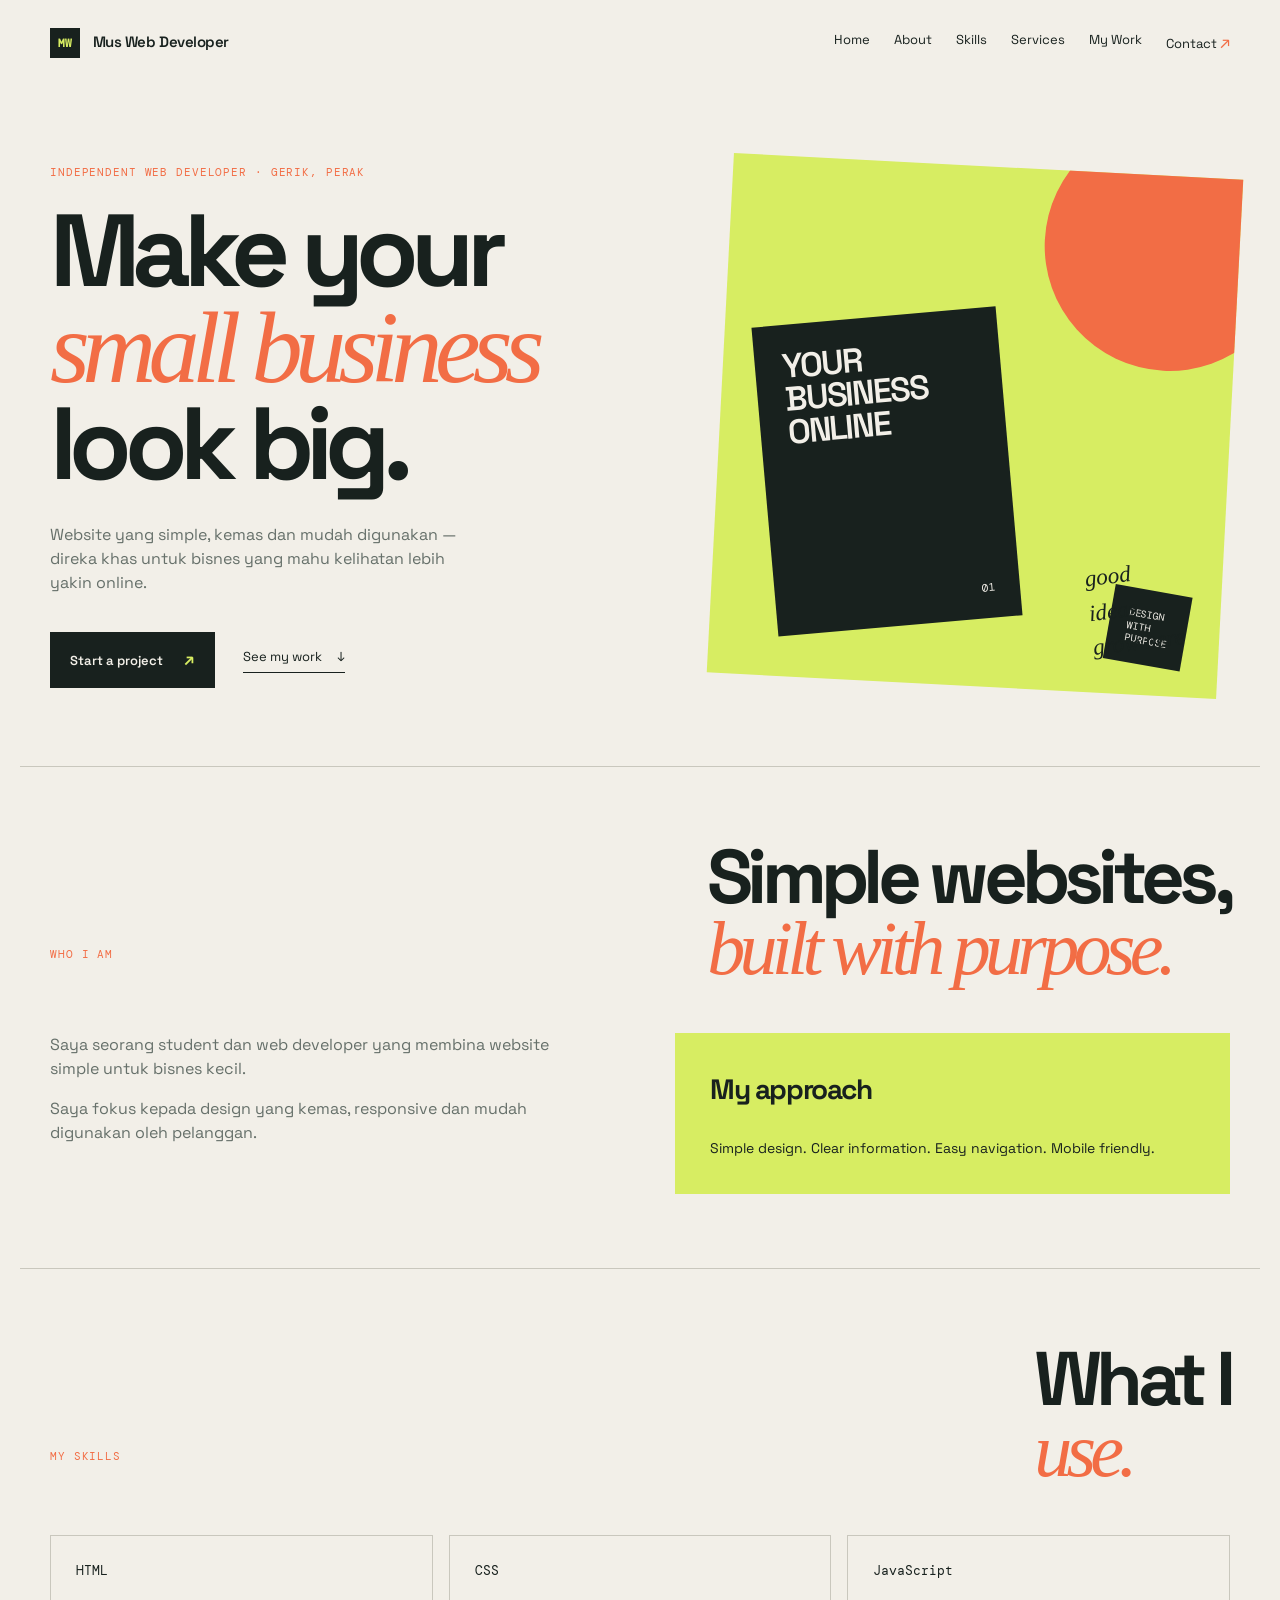
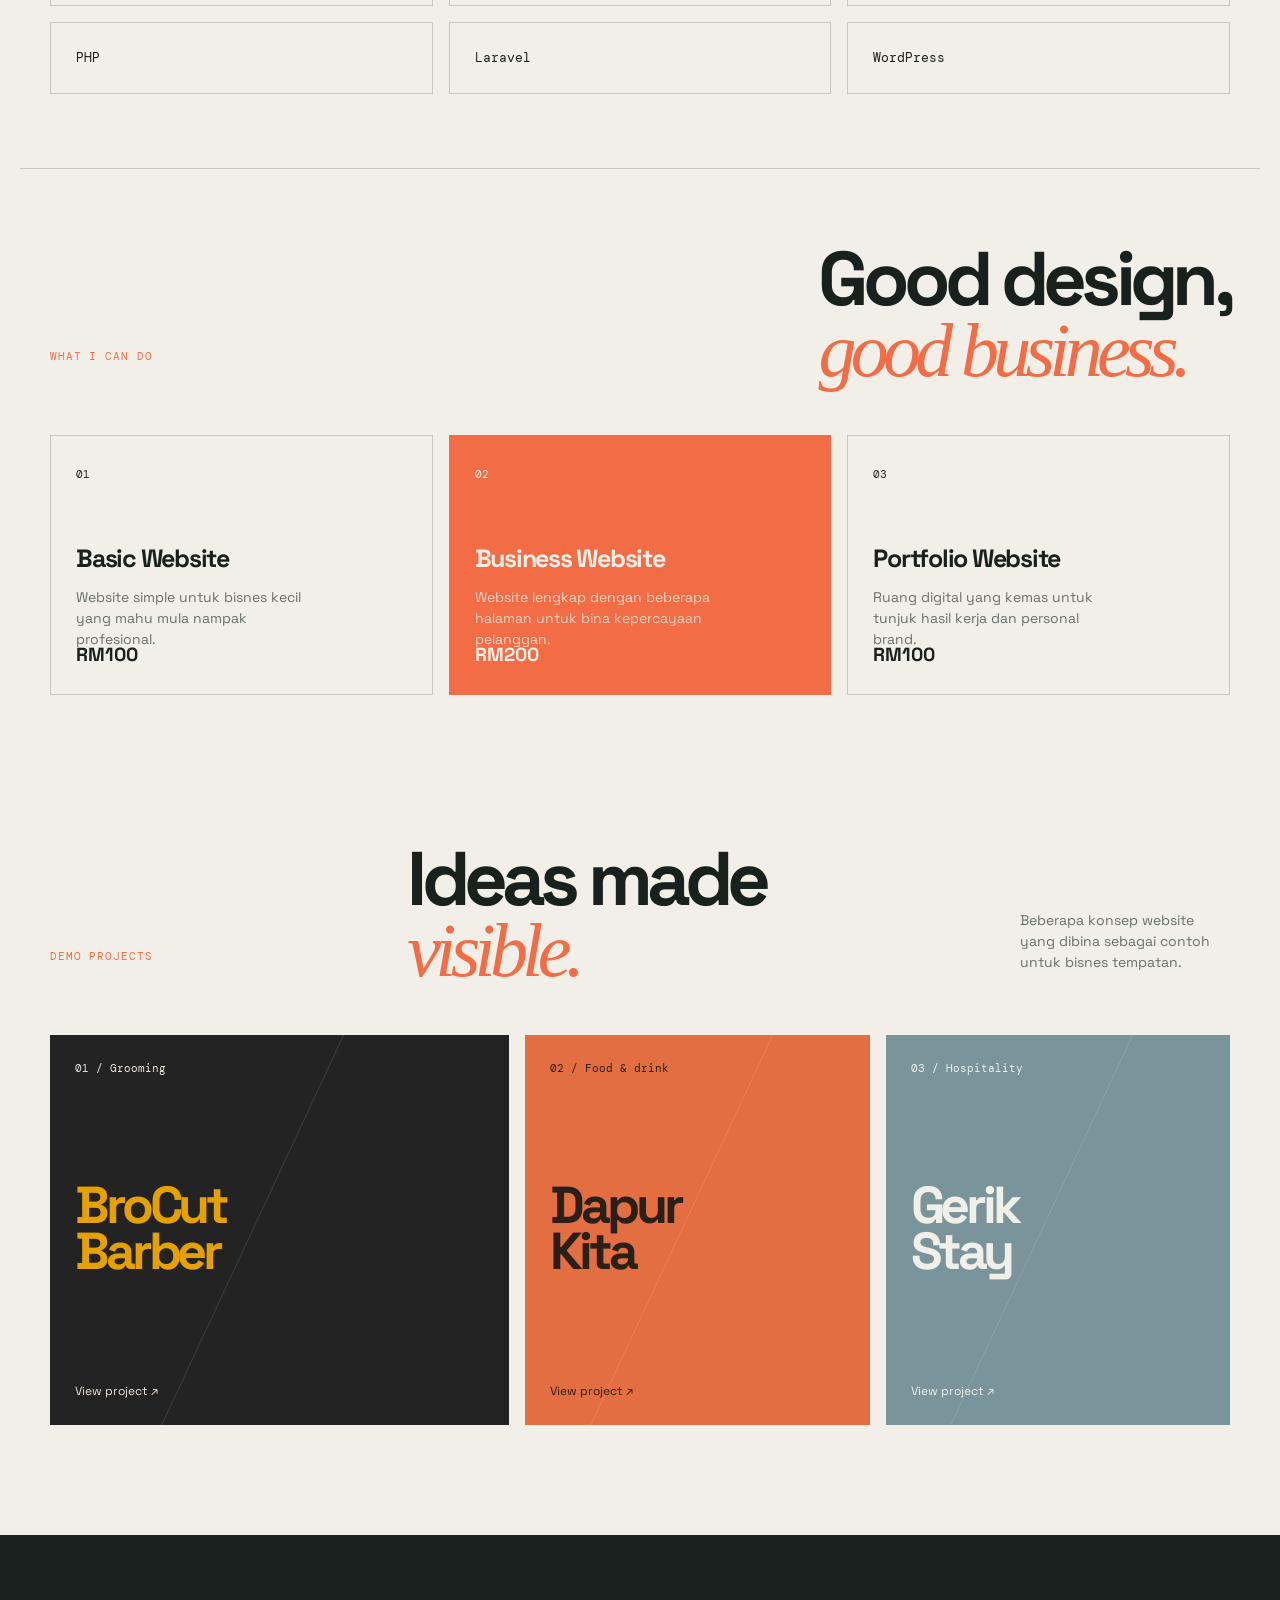
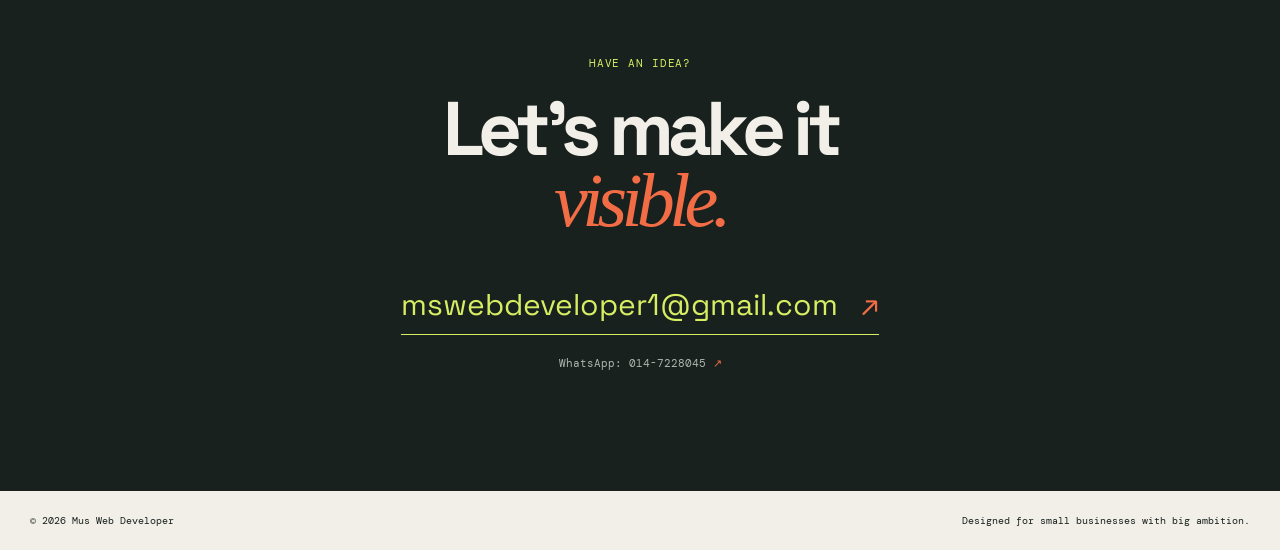
==== commit f2a4a85f: "Add files via upload" ====
--- a/index.html
+++ b/index.html
@@ -1,5 +1,4 @@
 <!DOCTYPE html>
-
 <html lang="en">
 
 <head>
@@ -23,342 +22,415 @@
 
 <header class="site-header">
 
-<a class="brand" href="#home">
-    <span>MW</span> Mus Web Developer
-</a>
-
-<nav aria-label="Main navigation">
-    <a href="#home">Home</a>
-    <a href="#about">About</a>
-    <a href="#services">Services</a>
-    <a href="#work">My Work</a>
-    <a href="#contact">
-        Contact <span class="arrow">↗</span>
+    <a class="brand" href="#home">
+        <span>MW</span> Mus Web Developer
     </a>
-</nav>
+
+    <nav aria-label="Main navigation">
+        <a href="#home">Home</a>
+        <a href="#about">About</a>
+        <a href="#skills">Skills</a>
+        <a href="#services">Services</a>
+        <a href="#work">My Work</a>
+        <a href="#contact">Contact <span class="arrow">↗</span></a>
+    </nav>
 
 </header>
 
 <main>
 
-<!-- HOME -->
-
-<section id="home" class="hero">
-
-    <div class="hero-copy">
+    <!-- HOME -->
+
+    <section id="home" class="hero">
+
+        <div class="hero-copy">
+
+            <p class="eyebrow">
+                Independent web developer · Gerik, Perak
+            </p>
+
+            <h1>
+                Make your<br>
+                <em>small business</em><br>
+                look big.
+            </h1>
+
+            <p class="hero-text">
+                Website yang simple, kemas dan mudah digunakan —
+                direka khas untuk bisnes yang mahu kelihatan
+                lebih yakin online.
+            </p>
+
+            <div class="hero-actions">
+
+                <a class="button button-dark" href="#contact">
+                    Start a project <span>↗</span>
+                </a>
+
+                <a class="text-link" href="#work">
+                    See my work <span>↓</span>
+                </a>
+
+            </div>
+
+        </div>
+
+        <div class="hero-art" aria-label="Website design preview">
+
+            <div class="sun"></div>
+
+            <div class="art-card art-card-main">
+
+                <span class="art-label">
+                    YOUR<br>
+                    BUSINESS<br>
+                    ONLINE
+                </span>
+
+                <span class="art-number">
+                    01
+                </span>
+
+            </div>
+
+            <div class="art-card art-card-small">
+                DESIGN<br>
+                WITH<br>
+                PURPOSE
+            </div>
+
+            <div class="scribble">
+                good<br>
+                ideas<br>
+                grow here
+            </div>
+
+        </div>
+
+    </section>
+
+
+    <!-- ABOUT -->
+
+    <section id="about" class="section about-section">
+
+        <div class="section-heading">
+
+            <p class="eyebrow">
+                Who I am
+            </p>
+
+            <h2>
+                Simple websites,<br>
+                <em>built with purpose.</em>
+            </h2>
+
+        </div>
+
+        <div class="about-grid">
+
+            <div class="about-text">
+
+                <p>
+                    Saya seorang student dan web developer
+                    yang membina website simple untuk bisnes kecil.
+                </p>
+
+                <p>
+                    Saya fokus kepada design yang kemas,
+                    responsive dan mudah digunakan oleh pelanggan.
+                </p>
+
+            </div>
+
+            <div class="about-box">
+
+                <h3>
+                    My approach
+                </h3>
+
+                <p>
+                    Simple design. Clear information.
+                    Easy navigation. Mobile friendly.
+                </p>
+
+            </div>
+
+        </div>
+
+    </section>
+
+
+    <!-- SKILLS -->
+
+    <section id="skills" class="section skills-section">
+
+        <div class="section-heading">
+
+            <p class="eyebrow">
+                My skills
+            </p>
+
+            <h2>
+                What I<br>
+                <em>use.</em>
+            </h2>
+
+        </div>
+
+        <div class="skills-grid">
+
+            <div class="skill">
+                HTML
+            </div>
+
+            <div class="skill">
+                CSS
+            </div>
+
+            <div class="skill">
+                JavaScript
+            </div>
+
+            <div class="skill">
+                PHP
+            </div>
+
+            <div class="skill">
+                Laravel
+            </div>
+
+            <div class="skill">
+                WordPress
+            </div>
+
+        </div>
+
+    </section>
+
+
+    <!-- SERVICES -->
+
+    <section id="services" class="section services-section">
+
+        <div class="section-heading">
+
+            <p class="eyebrow">
+                What I can do
+            </p>
+
+            <h2>
+                Good design,<br>
+                <em>good business.</em>
+            </h2>
+
+        </div>
+
+        <div class="service-grid">
+
+            <article class="service-card">
+
+                <span class="service-no">
+                    01
+                </span>
+
+                <h3>
+                    Basic Website
+                </h3>
+
+                <p>
+                    Website simple untuk bisnes kecil
+                    yang mahu mula nampak profesional.
+                </p>
+
+                <strong>
+                    RM100
+                </strong>
+
+            </article>
+
+
+            <article class="service-card featured">
+
+                <span class="service-no">
+                    02
+                </span>
+
+                <h3>
+                    Business Website
+                </h3>
+
+                <p>
+                    Website lengkap dengan beberapa halaman
+                    untuk bina kepercayaan pelanggan.
+                </p>
+
+                <strong>
+                    RM200
+                </strong>
+
+            </article>
+
+
+            <article class="service-card">
+
+                <span class="service-no">
+                    03
+                </span>
+
+                <h3>
+                    Portfolio Website
+                </h3>
+
+                <p>
+                    Ruang digital yang kemas untuk tunjuk
+                    hasil kerja dan personal brand.
+                </p>
+
+                <strong>
+                    RM100
+                </strong>
+
+            </article>
+
+        </div>
+
+    </section>
+
+
+    <!-- WORK -->
+
+    <section id="work" class="section work-section">
+
+        <div class="section-heading work-heading">
+
+            <p class="eyebrow">
+                Demo projects
+            </p>
+
+            <h2>
+                Ideas made<br>
+                <em>visible.</em>
+            </h2>
+
+            <p>
+                Beberapa konsep website yang dibina
+                sebagai contoh untuk bisnes tempatan.
+            </p>
+
+        </div>
+
+        <div class="project-grid">
+
+            <a class="project project-barber"
+               href="barber/index.html">
+
+                <span class="project-tag">
+                    01 / Grooming
+                </span>
+
+                <h3>
+                    BroCut<br>
+                    Barber
+                </h3>
+
+                <span class="project-link">
+                    View project ↗
+                </span>
+
+            </a>
+
+
+            <a class="project project-food"
+               href="restaurant/index.html">
+
+                <span class="project-tag">
+                    02 / Food & drink
+                </span>
+
+                <h3>
+                    Dapur<br>
+                    Kita
+                </h3>
+
+                <span class="project-link">
+                    View project ↗
+                </span>
+
+            </a>
+
+
+            <a class="project project-stay"
+               href="homestay/index.html">
+
+                <span class="project-tag">
+                    03 / Hospitality
+                </span>
+
+                <h3>
+                    Gerik<br>
+                    Stay
+                </h3>
+
+                <span class="project-link">
+                    View project ↗
+                </span>
+
+            </a>
+
+        </div>
+
+    </section>
+
+
+    <!-- CONTACT -->
+
+    <section id="contact" class="contact-section">
 
         <p class="eyebrow">
-            Independent web designer · Gerik, Perak
+            Have an idea?
         </p>
 
-        <h1>
-            Make your<br>
-            <em>small business</em>
-            <br>look big.
-        </h1>
-
-        <p class="hero-text">
-            Website yang simple, kemas dan mudah digunakan —
-            direka khas untuk bisnes yang mahu kelihatan
-            lebih yakin online.
-        </p>
-
-        <div class="hero-actions">
-
-            <a class="button button-dark" href="#contact">
-                Start a project <span>↗</span>
-            </a>
-
-            <a class="text-link" href="#work">
-                See selected work <span>↓</span>
-            </a>
-
-        </div>
-
-    </div>
-
-
-    <div class="hero-art" aria-label="Abstract website design preview">
-
-        <div class="sun"></div>
-
-        <div class="art-card art-card-main">
-            <span class="art-label">
-                YOUR<br>
-                BUSINESS<br>
-                ONLINE
-            </span>
-
-            <span class="art-number">01</span>
-        </div>
-
-        <div class="art-card art-card-small">
-            DESIGN<br>
-            WITH<br>
-            PURPOSE
-        </div>
-
-        <div class="scribble">
-            good<br>
-            ideas<br>
-            grow here
-        </div>
-
-    </div>
-
-</section>
-
-
-<!-- ABOUT -->
-
-<section id="about" class="section about-section">
-
-    <div class="section-heading">
-
-        <p class="eyebrow">
-            Who I am
-        </p>
-
         <h2>
-            Simple websites,<br>
-            <em>built with purpose.</em>
-        </h2>
-
-    </div>
-
-    <div class="about-text">
-
-        <p>
-            Saya seorang student dan web developer
-            yang membina website simple untuk bisnes kecil.
-        </p>
-
-        <p>
-            Saya fokus kepada design yang kemas,
-            responsive dan mudah digunakan oleh pelanggan.
-        </p>
-
-    </div>
-
-</section>
-
-
-<!-- SERVICES -->
-
-<section id="services" class="section services-section">
-
-    <div class="section-heading">
-
-        <p class="eyebrow">
-            What I can do
-        </p>
-
-        <h2>
-            Good design,<br>
-            <em>good business.</em>
-        </h2>
-
-    </div>
-
-
-    <div class="service-grid">
-
-        <article class="service-card">
-
-            <span class="service-no">01</span>
-
-            <h3>
-                Basic Website
-            </h3>
-
-            <p>
-                Website simple untuk bisnes kecil
-                yang mahu mula nampak profesional.
-            </p>
-
-            <strong>
-                RM100
-            </strong>
-
-        </article>
-
-
-        <article class="service-card featured">
-
-            <span class="service-no">02</span>
-
-            <h3>
-                Business Website
-            </h3>
-
-            <p>
-                Website lengkap dengan beberapa halaman
-                untuk bina kepercayaan pelanggan.
-            </p>
-
-            <strong>
-                RM200
-            </strong>
-
-        </article>
-
-
-        <article class="service-card">
-
-            <span class="service-no">03</span>
-
-            <h3>
-                Portfolio Website
-            </h3>
-
-            <p>
-                Ruang digital yang kemas untuk tunjuk
-                hasil kerja dan personal brand.
-            </p>
-
-            <strong>
-                RM100
-            </strong>
-
-        </article>
-
-    </div>
-
-</section>
-
-
-<!-- WORK -->
-
-<section id="work" class="section work-section">
-
-    <div class="section-heading work-heading">
-
-        <p class="eyebrow">
-            Demo projects
-        </p>
-
-        <h2>
-            Ideas made<br>
+            Let's make it<br>
             <em>visible.</em>
         </h2>
 
-        <p>
-            Beberapa konsep website yang dibina
-            sebagai contoh untuk bisnes tempatan.
-        </p>
-
-    </div>
-
-
-    <div class="project-grid">
-
-        <a class="project project-barber" href="barber/index.html">
-
-            <span class="project-tag">
-                01 / Grooming
-            </span>
-
-            <h3>
-                BroCut<br>
-                Barber
-            </h3>
-
-            <span class="project-link">
-                View project ↗
-            </span>
+        <a class="contact-email"
+           href="mailto:mswebdeveloper1@gmail.com">
+
+            mswebdeveloper1@gmail.com
+            <span>↗</span>
 
         </a>
 
-
-        <a class="project project-food" href="restaurant/index.html">
-
-            <span class="project-tag">
-                02 / Food & drink
-            </span>
-
-            <h3>
-                Dapur<br>
-                Kita
-            </h3>
-
-            <span class="project-link">
-                View project ↗
-            </span>
+        <a class="contact-whatsapp"
+           href="https://wa.me/60147228045"
+           target="_blank"
+           rel="noopener"
+           aria-label="Contact Mus Web Developer on WhatsApp">
+
+            WhatsApp: 014-7228045
+            <span>↗</span>
 
         </a>
 
-
-        <a class="project project-stay" href="homestay/index.html">
-
-            <span class="project-tag">
-                03 / Hospitality
-            </span>
-
-            <h3>
-                Gerik<br>
-                Stay
-            </h3>
-
-            <span class="project-link">
-                View project ↗
-            </span>
-
-        </a>
-
-    </div>
-
-</section>
-
-
-<!-- CONTACT -->
-
-<section id="contact" class="contact-section">
-
-    <p class="eyebrow">
-        Have an idea?
+    </section>
+
+</main>
+
+
+<footer>
+
+    <p>
+        © 2026 Mus Web Developer
     </p>
 
-    <h2>
-        Let's make it<br>
-        <em>visible.</em>
-    </h2>
-
-
-    <a class="contact-email"
-       href="mailto:mswebdeveloper1@gmail.com">
-
-        mswebdeveloper1@gmail.com
-        <span>↗</span>
-
-    </a>
-
-
-    <a class="contact-whatsapp"
-       href="https://wa.me/60147228045"
-       target="_blank"
-       rel="noopener"
-       aria-label="Contact Mus Web Developer on WhatsApp">
-
-        WhatsApp: 014-7228045
-        <span>↗</span>
-
-    </a>
-
-</section>
-
-</main>
-
-<footer>
-
-<p>
-    © 2026 Mus Web Developer
-</p>
-
-<p>
-    Designed for small businesses with big ambition.
-</p>
+    <p>
+        Designed for small businesses with big ambition.
+    </p>
 
 </footer>
 
 </body>
-</html>
+</html>
--- a/style.css
+++ b/style.css
@@ -27,6 +27,8 @@
     color: inherit;
     text-decoration: none;
 }
+
+/* HEADER */
 
 .site-header {
     align-items: center;
@@ -57,7 +59,7 @@
 
 nav {
     display: flex;
-    gap: 28px;
+    gap: 24px;
     font-size: 13px;
 }
 
@@ -73,6 +75,8 @@
     color: var(--orange);
     font-size: 17px;
 }
+
+/* GENERAL */
 
 .hero,
 .section {
@@ -80,6 +84,45 @@
     max-width: 1240px;
     padding: 74px 30px;
 }
+
+.eyebrow {
+    color: var(--orange);
+    font-family: 'DM Mono', monospace;
+    font-size: 11px;
+    letter-spacing: .08em;
+    margin: 0 0 22px;
+    text-transform: uppercase;
+}
+
+h1,
+h2,
+h3,
+p {
+    margin-top: 0;
+}
+
+h1,
+h2 {
+    letter-spacing: -.075em;
+    line-height: .94;
+}
+
+h1 {
+    font-size: clamp(58px, 8vw, 106px);
+    margin-bottom: 31px;
+}
+
+h2 {
+    font-size: clamp(46px, 6vw, 76px);
+}
+
+em {
+    color: var(--orange);
+    font-family: Georgia, serif;
+    font-weight: 400;
+}
+
+/* HOME */
 
 .hero {
     align-items: center;
@@ -89,43 +132,6 @@
     min-height: 680px;
 }
 
-.eyebrow {
-    color: var(--orange);
-    font-family: 'DM Mono', monospace;
-    font-size: 11px;
-    letter-spacing: .08em;
-    margin: 0 0 22px;
-    text-transform: uppercase;
-}
-
-h1,
-h2,
-h3,
-p {
-    margin-top: 0;
-}
-
-h1,
-h2 {
-    letter-spacing: -.075em;
-    line-height: .94;
-}
-
-h1 {
-    font-size: clamp(58px, 8vw, 106px);
-    margin-bottom: 31px;
-}
-
-h2 {
-    font-size: clamp(46px, 6vw, 76px);
-}
-
-em {
-    color: var(--orange);
-    font-family: Georgia, serif;
-    font-weight: 400;
-}
-
 .hero-text {
     color: var(--muted);
     max-width: 410px;
@@ -165,6 +171,7 @@
     border-bottom: 1px solid var(--ink);
     font-size: 13px;
     padding-bottom: 5px;
+    transition: .2s;
 }
 
 .text-link:hover {
@@ -174,6 +181,8 @@
 .text-link span {
     margin-left: 12px;
 }
+
+/* HERO ART */
 
 .hero-art {
     background: var(--lime);
@@ -262,10 +271,6 @@
     max-width: 500px;
 }
 
-.about-text strong {
-    color: var(--ink);
-}
-
 .about-box {
     background: var(--lime);
     padding: 35px;
@@ -280,6 +285,32 @@
     color: var(--ink);
     font-size: 14px;
     margin-bottom: 0;
+}
+
+/* SKILLS */
+
+.skills-section {
+    border-top: 1px solid var(--line);
+}
+
+.skills-grid {
+    display: grid;
+    gap: 16px;
+    grid-template-columns: repeat(3, 1fr);
+}
+
+.skill {
+    border: 1px solid var(--line);
+    font-family: 'DM Mono', monospace;
+    font-size: 13px;
+    padding: 25px;
+    transition: .2s;
+}
+
+.skill:hover {
+    background: var(--ink);
+    color: var(--lime);
+    transform: translateY(-5px);
 }
 
 /* SERVICES */
@@ -455,6 +486,7 @@
 .contact-email {
     border-bottom: 1px solid var(--lime);
     color: var(--lime);
+    display: inline-block;
     font-size: clamp(18px, 3vw, 30px);
     padding-bottom: 7px;
     transition: .2s;
@@ -469,17 +501,21 @@
     margin-left: 15px;
 }
 
-.contact-phone,
 .contact-whatsapp {
     color: #aeb7b0;
     display: block;
     font-family: 'DM Mono';
     font-size: 11px;
-    margin: 18px 0 0;
+    margin-top: 20px;
+    transition: .2s;
 }
 
 .contact-whatsapp:hover {
     color: var(--lime);
+}
+
+.contact-whatsapp span {
+    color: var(--orange);
 }
 
 /* FOOTER */
@@ -506,10 +542,10 @@
     }
 
     nav {
-        gap: 12px;
+        gap: 10px 14px;
         flex-wrap: wrap;
         justify-content: flex-end;
-        max-width: 210px;
+        max-width: 230px;
     }
 
     nav a {
@@ -573,6 +609,10 @@
         padding: 25px;
     }
 
+    .skills-grid {
+        grid-template-columns: 1fr 1fr;
+    }
+
     .service-grid,
     .project-grid {
         grid-template-columns: 1fr;
@@ -605,4 +645,4 @@
     footer p + p {
         margin-top: 8px;
     }
-}
+}
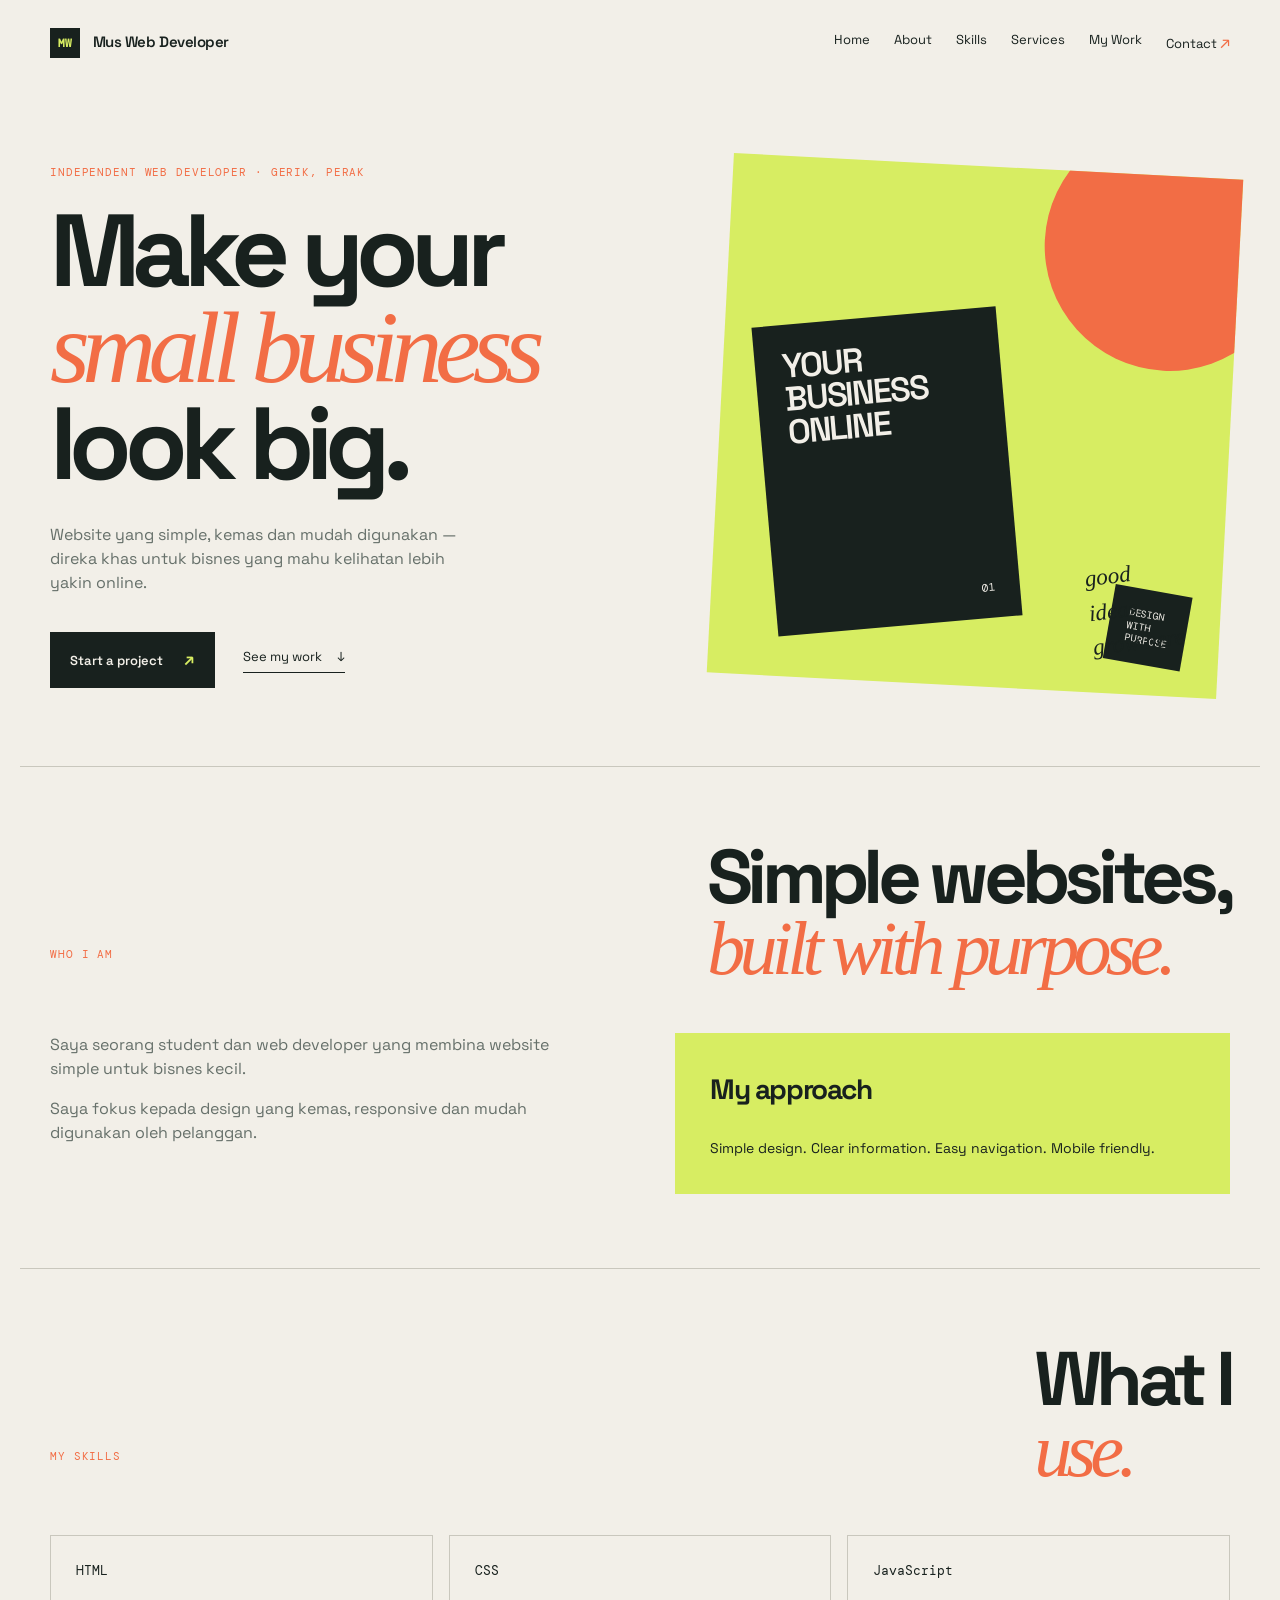
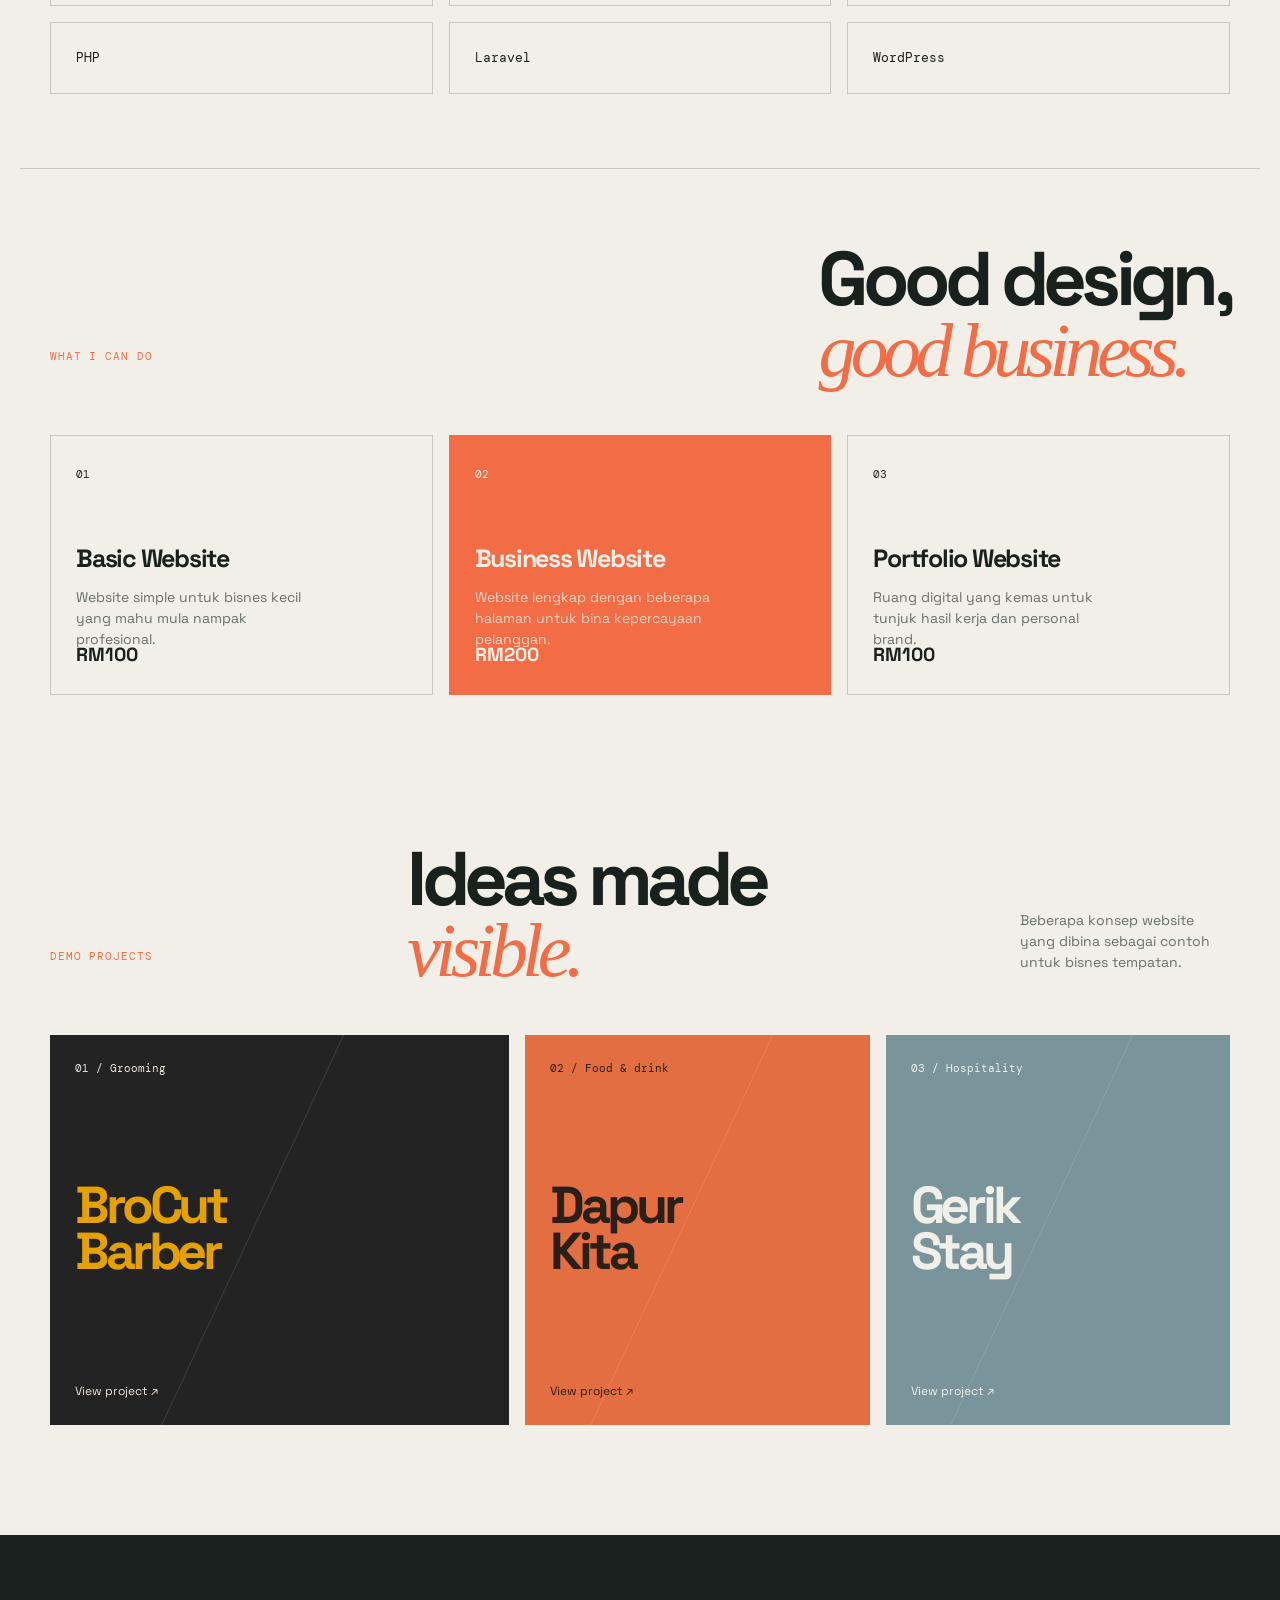
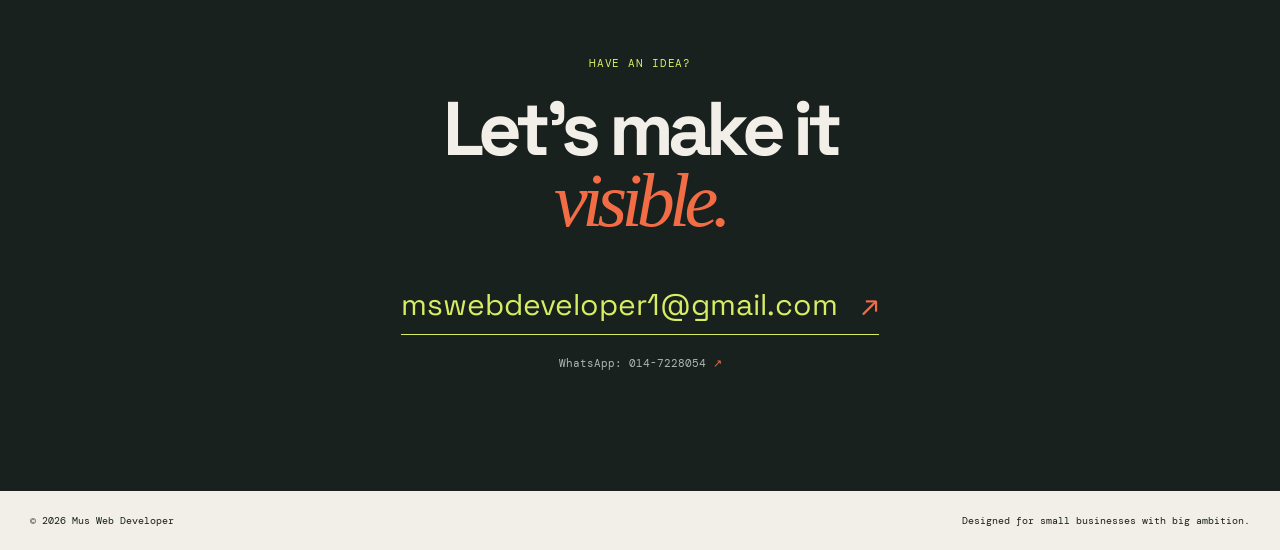
==== commit 848e5b98: "Update index.html" ====
--- a/index.html
+++ b/index.html
@@ -405,12 +405,12 @@
         </a>
 
         <a class="contact-whatsapp"
-           href="https://wa.me/60147228045"
+           href="https://wa.me/60147228054"
            target="_blank"
            rel="noopener"
            aria-label="Contact Mus Web Developer on WhatsApp">
 
-            WhatsApp: 014-7228045
+            WhatsApp: 014-7228054
             <span>↗</span>
 
         </a>
@@ -433,4 +433,4 @@
 </footer>
 
 </body>
-</html>+</html>
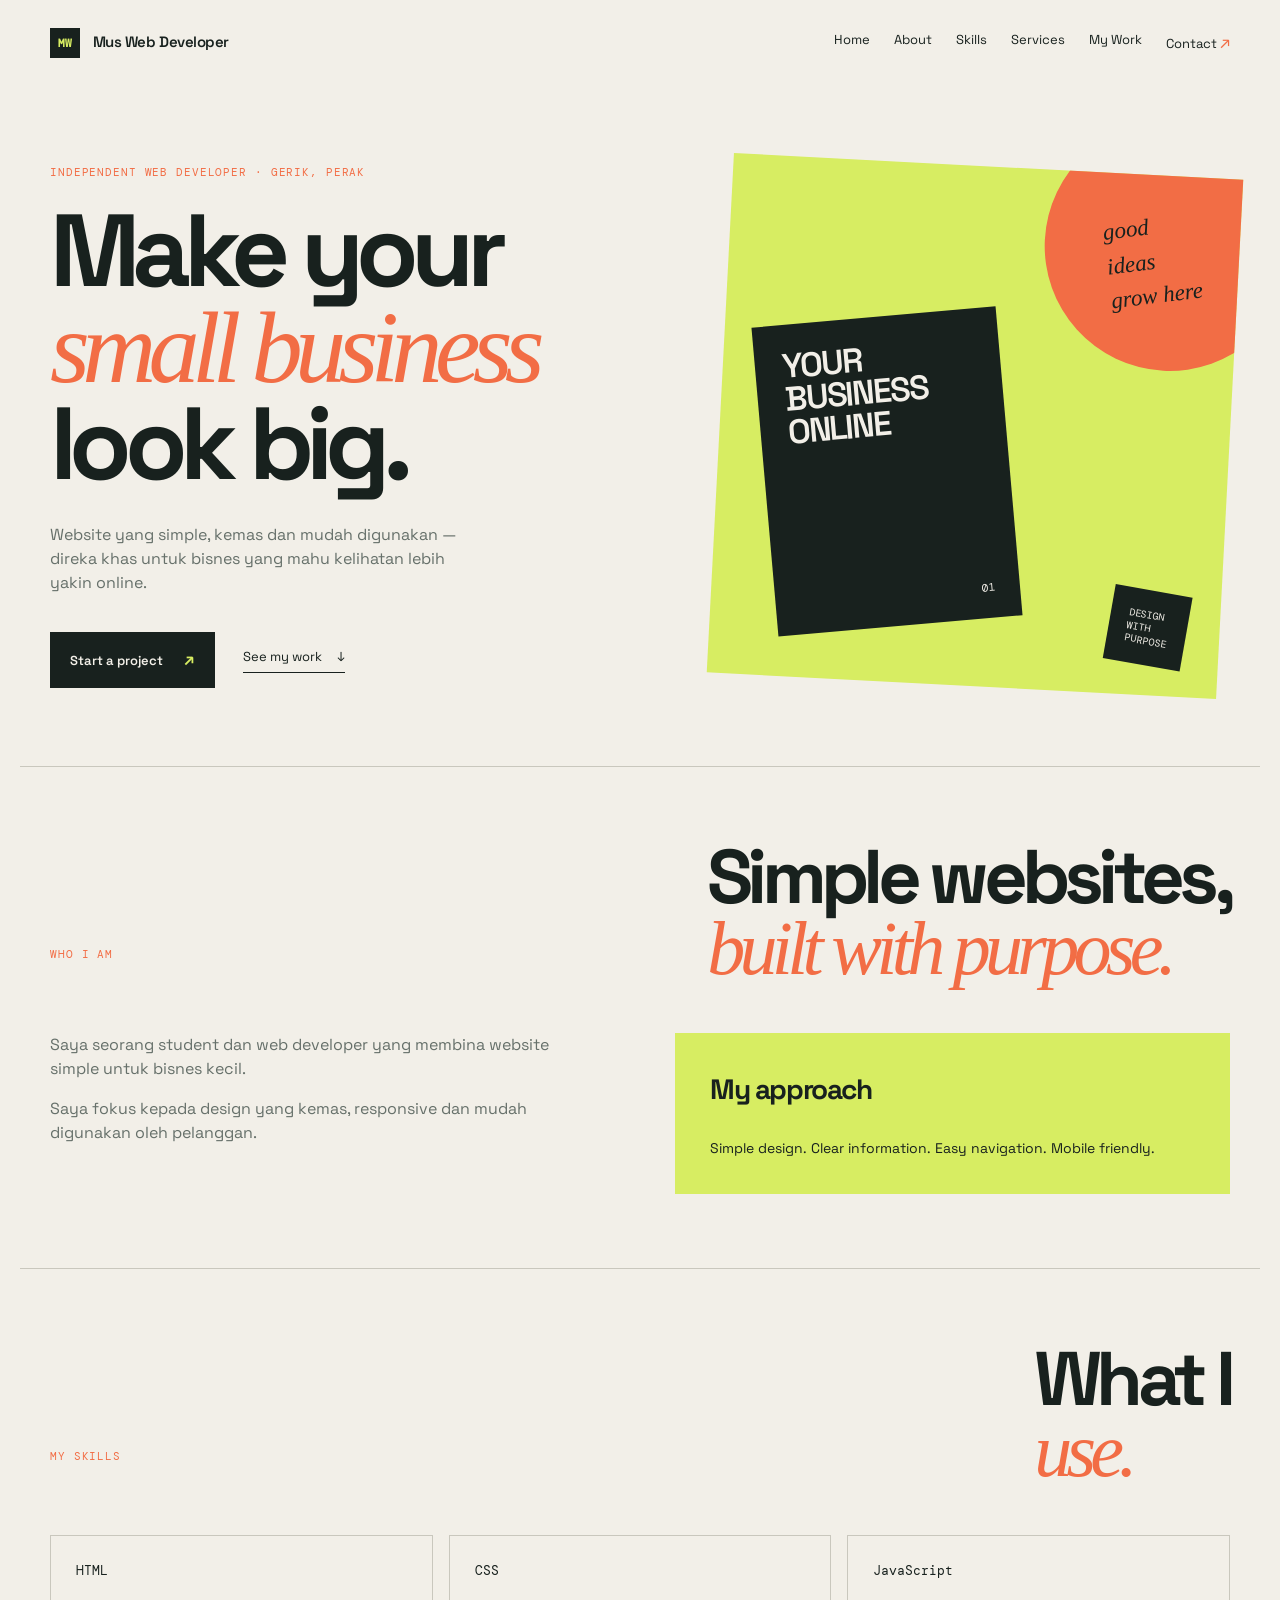
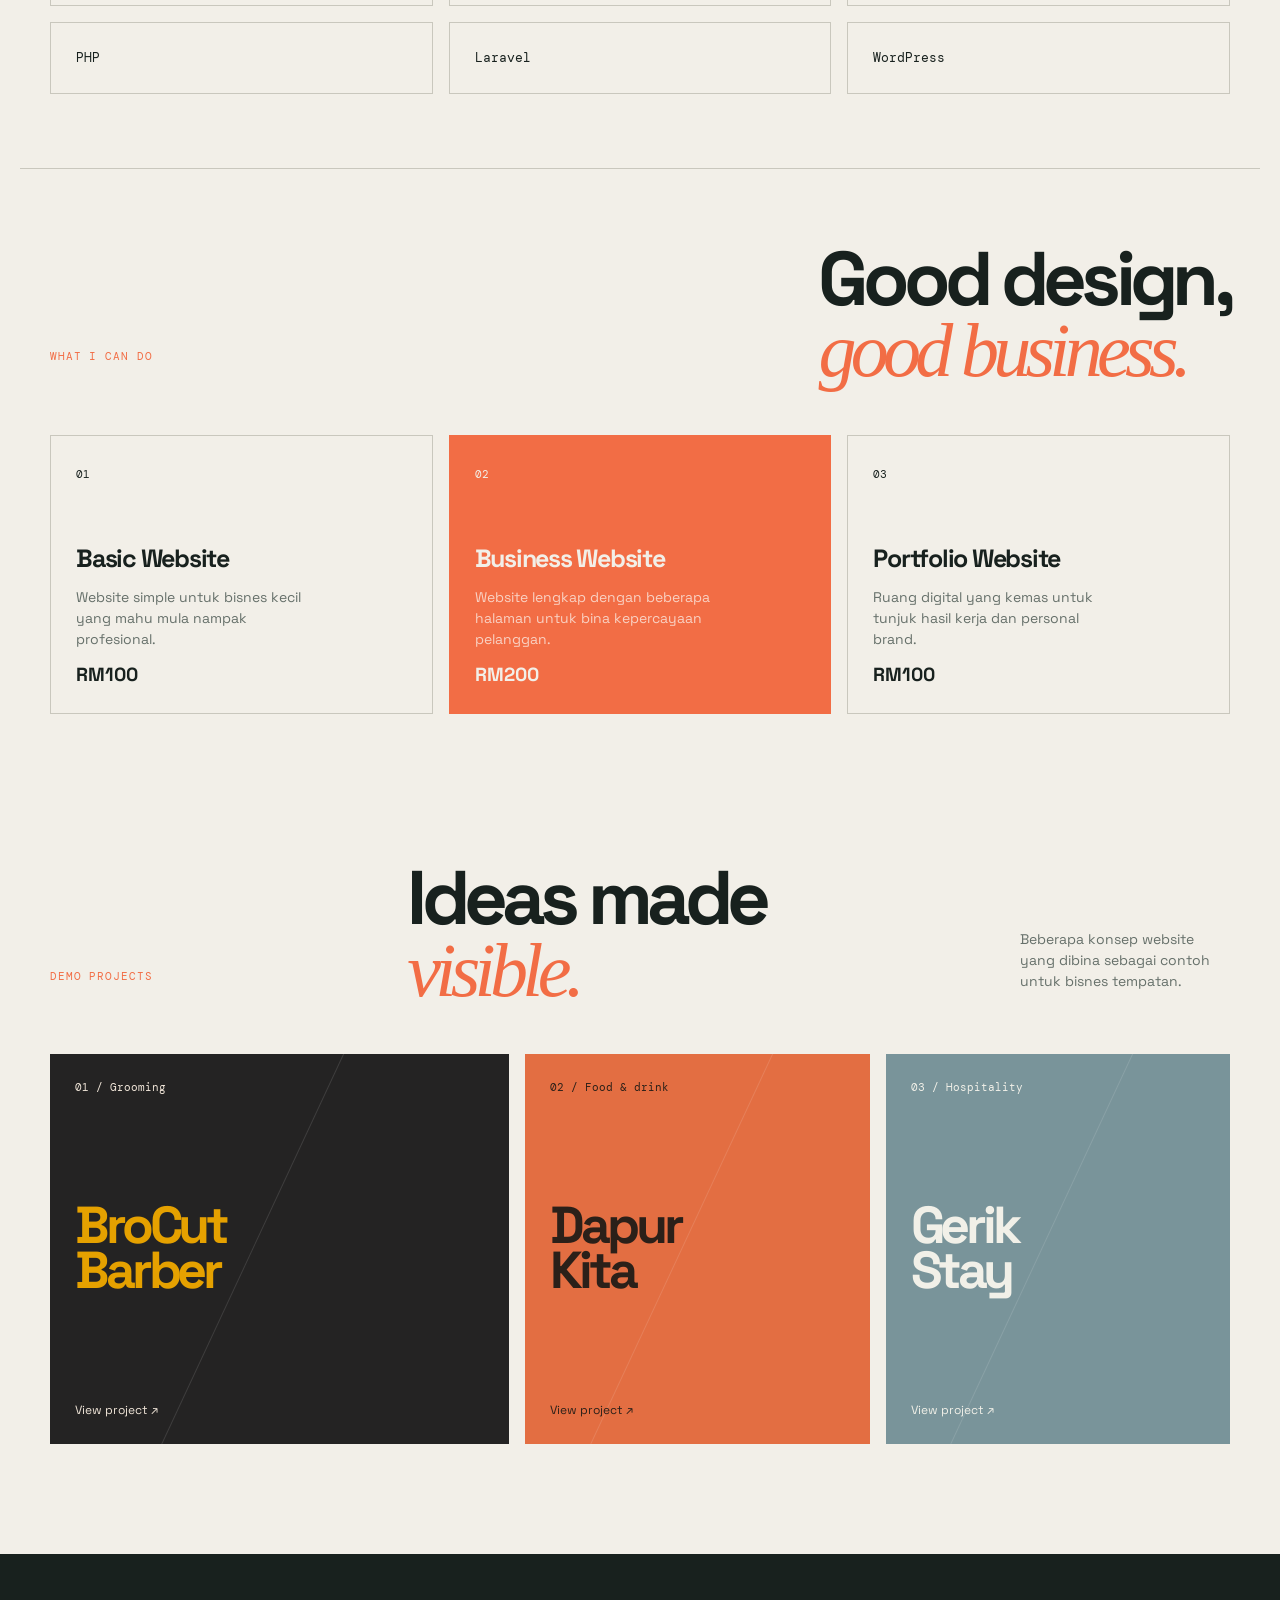
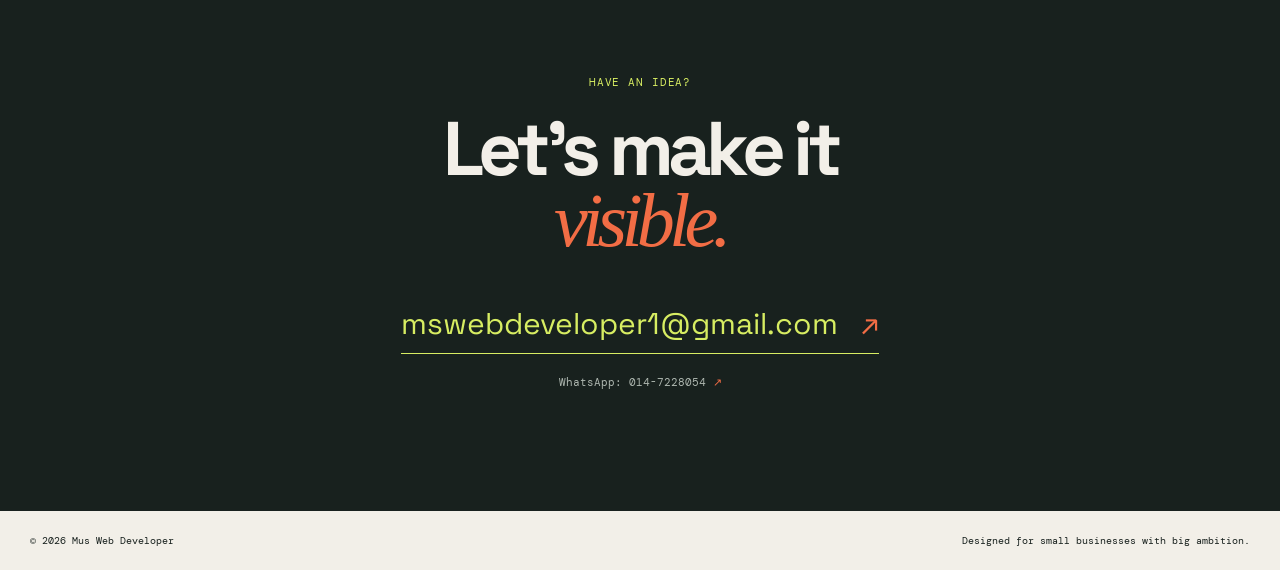
==== commit 5f679636: "Update index.html" ====
--- a/index.html
+++ b/index.html
@@ -285,7 +285,7 @@
                 <p>
                     Ruang digital yang kemas untuk tunjuk
                     hasil kerja dan personal brand.
-                </p>
+                </p><br>
 
                 <strong>
                     RM100
--- a/style.css
+++ b/style.css
@@ -243,7 +243,7 @@
 }
 
 .scribble {
-    bottom: 35px;
+    top: 35px;
     color: var(--ink);
     font-family: Georgia, serif;
     font-size: 23px;
@@ -645,4 +645,4 @@
     footer p + p {
         margin-top: 8px;
     }
-}+}
